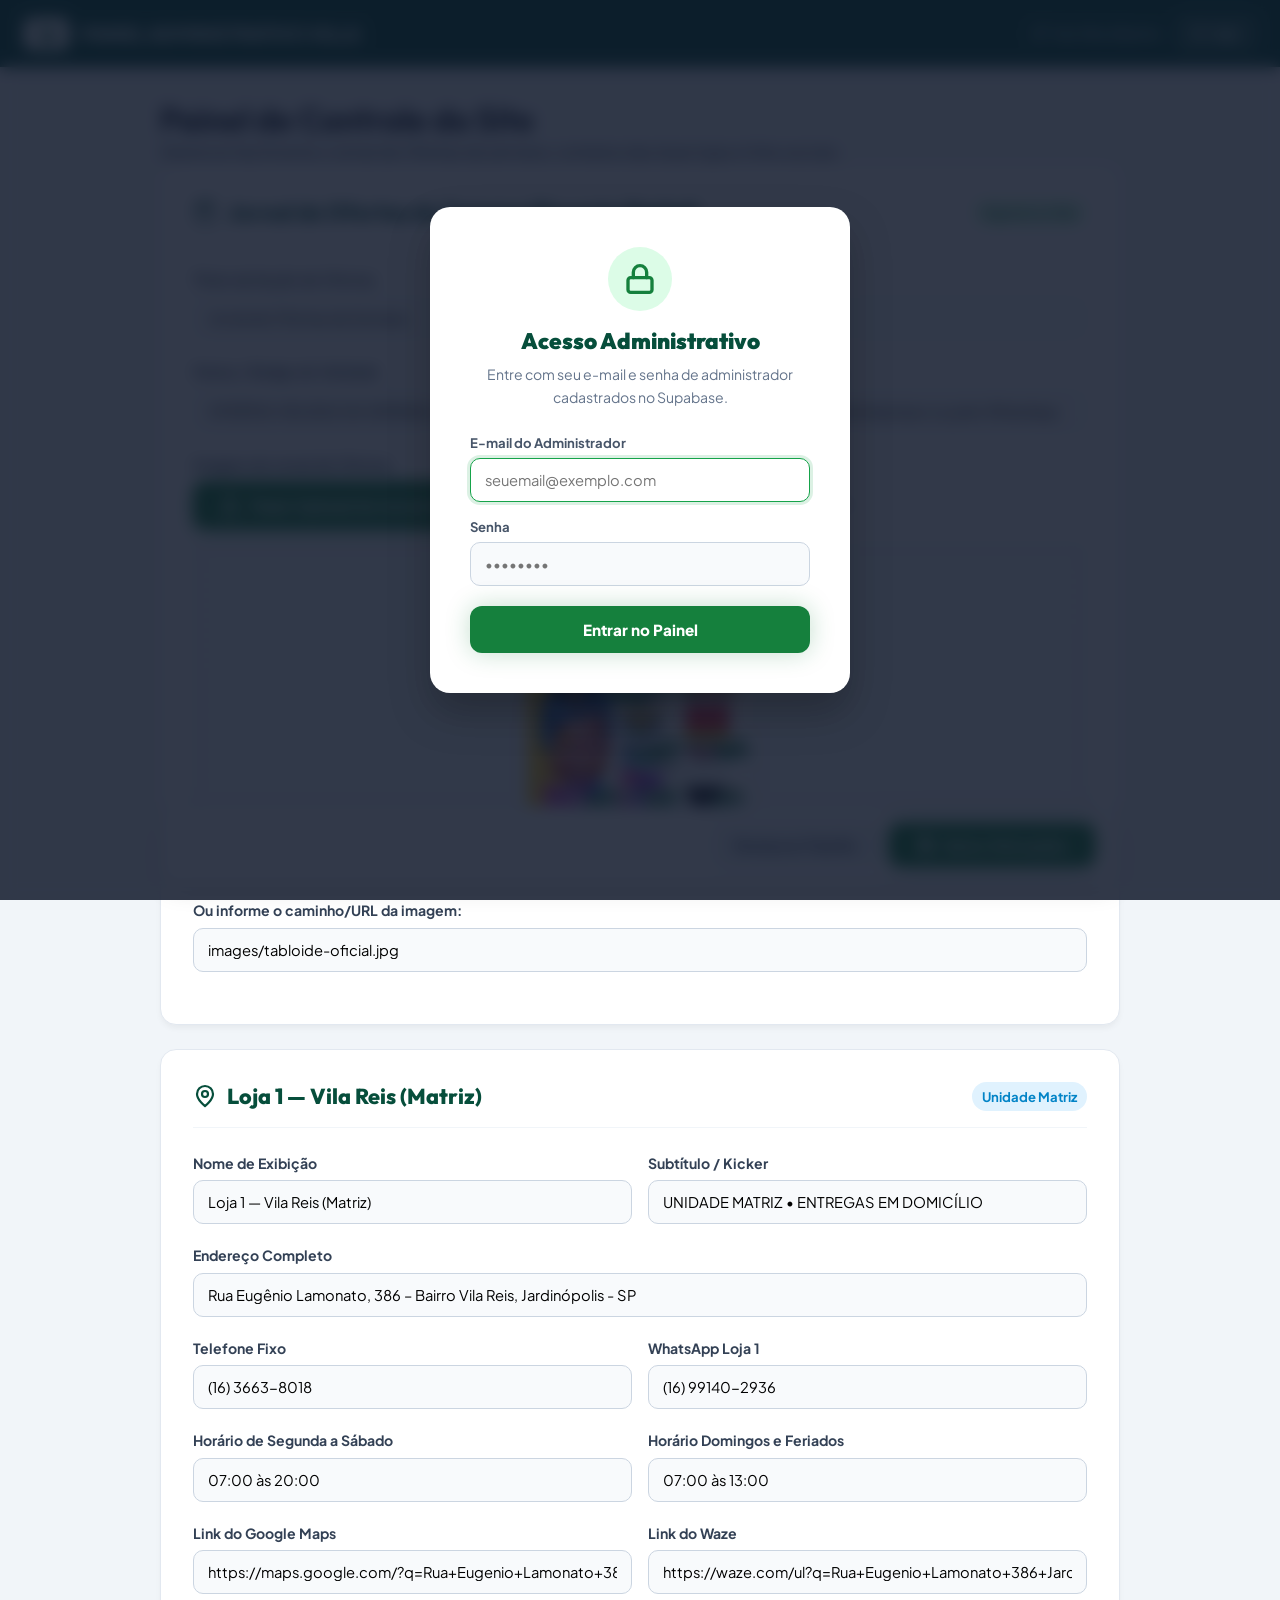
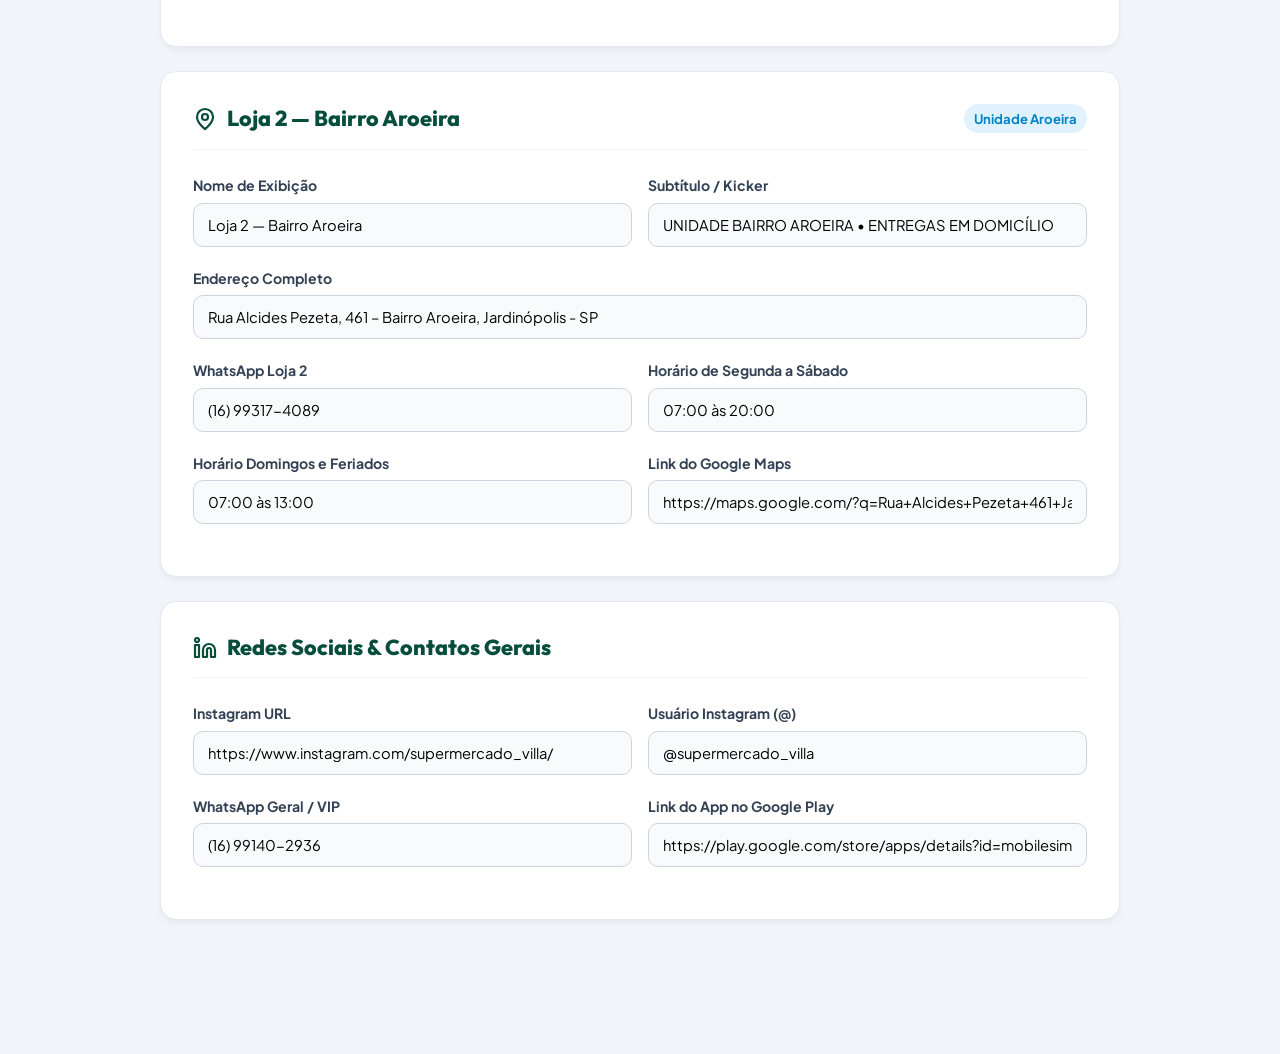
==== admin.html @ 71d017a5 "feat: adicionar painel administrativo integrado com Supabase e autenticacao por email" ====
<!DOCTYPE html>
<html lang="pt-BR">
<head>
  <meta charset="UTF-8">
  <meta name="viewport" content="width=device-width, initial-scale=1.0">
  <title>Painel Administrativo | Supermercado Villa</title>
  
  <meta name="robots" content="noindex, nofollow, noarchive">
  <link rel="icon" type="image/svg+xml" href="images/Supermercado Villa.svg">
  <link rel="preconnect" href="https://fonts.googleapis.com">
  <link rel="preconnect" href="https://fonts.gstatic.com" crossorigin>
  <link href="https://fonts.googleapis.com/css2?family=Outfit:wght@400;500;600;700;800;900&family=Plus+Jakarta+Sans:wght@400;500;600;700;800&display=swap" rel="stylesheet">
  <link rel="stylesheet" href="styles.css">
  <script src="site-data.js"></script>

  <style>
    body {
      background-color: #f1f5f9;
      color: #0f172a;
      min-height: 100vh;
      display: flex;
      flex-direction: column;
    }
    .admin-nav {
      background: #064e3b;
      color: #ffffff;
      padding: 16px 24px;
      display: flex;
      justify-content: space-between;
      align-items: center;
      box-shadow: 0 4px 12px rgba(0,0,0,0.1);
    }
    .admin-nav-brand {
      display: flex;
      align-items: center;
      gap: 12px;
      font-weight: 800;
      font-size: 1.15rem;
    }
    .admin-nav-links {
      display: flex;
      align-items: center;
      gap: 16px;
    }
    .admin-nav-link {
      color: #cbd5e1;
      text-decoration: none;
      font-size: 0.9rem;
      font-weight: 600;
      transition: color 0.2s;
    }
    .admin-nav-link:hover {
      color: #ffffff;
    }
    .admin-logout-btn {
      background: rgba(255, 255, 255, 0.12);
      color: #ffffff !important;
      border: 1px solid rgba(255, 255, 255, 0.25);
      padding: 8px 16px;
      border-radius: 8px;
      font-size: 0.85rem;
      font-weight: 700;
      cursor: pointer;
      display: inline-flex;
      align-items: center;
      gap: 6px;
      transition: all 0.2s;
      min-height: auto;
    }
    .admin-logout-btn:hover {
      background: rgba(239, 68, 68, 0.85);
      border-color: #ef4444;
      color: #ffffff !important;
      transform: translateY(-1px);
    }
    .admin-container {
      max-width: 1000px;
      margin: 32px auto;
      padding: 0 20px;
      width: 100%;
      flex: 1;
    }
    .admin-card {
      background: #ffffff;
      border-radius: 16px;
      border: 1px solid #e2e8f0;
      padding: 32px;
      margin-bottom: 24px;
      box-shadow: 0 4px 6px -1px rgba(0,0,0,0.05);
    }
    .admin-card-header {
      display: flex;
      justify-content: space-between;
      align-items: center;
      margin-bottom: 24px;
      padding-bottom: 16px;
      border-bottom: 1px solid #f1f5f9;
    }
    .admin-card-title {
      font-size: 1.35rem;
      font-weight: 800;
      color: #064e3b;
      display: flex;
      align-items: center;
      gap: 10px;
    }
    .admin-form-group {
      margin-bottom: 20px;
    }
    .admin-label {
      display: block;
      font-size: 0.88rem;
      font-weight: 700;
      margin-bottom: 6px;
      color: #334155;
    }
    .admin-input {
      width: 100%;
      padding: 12px 14px;
      border: 1.5px solid #cbd5e1;
      border-radius: 10px;
      font-size: 0.92rem;
      font-family: inherit;
      background: #f8fafc;
      transition: all 0.2s;
    }
    .admin-input:focus {
      outline: none;
      border-color: #16a34a;
      background: #ffffff;
      box-shadow: 0 0 0 3px rgba(22,163,74,0.15);
    }
    .admin-grid-2 {
      display: grid;
      grid-template-columns: 1fr 1fr;
      gap: 16px;
    }
    @media (max-width: 768px) {
      .admin-grid-2 {
        grid-template-columns: 1fr;
      }
    }
    .image-preview-area {
      border: 2px dashed #cbd5e1;
      border-radius: 12px;
      padding: 20px;
      text-align: center;
      background: #f8fafc;
      cursor: pointer;
      position: relative;
      transition: all 0.2s;
    }
    .image-preview-area:hover {
      border-color: #16a34a;
      background: #f0fdf4;
    }
    .image-preview-img {
      max-height: 280px;
      max-width: 100%;
      border-radius: 8px;
      box-shadow: 0 4px 12px rgba(0,0,0,0.1);
      display: block;
      margin: 12px auto 0;
    }
    .action-bar {
      position: sticky;
      bottom: 16px;
      background: #ffffff;
      border: 1px solid #cbd5e1;
      border-radius: 16px;
      padding: 16px 24px;
      box-shadow: 0 10px 25px -5px rgba(0,0,0,0.15);
      display: flex;
      justify-content: space-between;
      align-items: center;
      flex-wrap: wrap;
      gap: 12px;
      z-index: 99;
    }
    .badge-status {
      display: inline-flex;
      align-items: center;
      gap: 6px;
      font-size: 0.82rem;
      padding: 4px 10px;
      border-radius: 999px;
      font-weight: 700;
    }
    .badge-success { background: #dcfce7; color: #15803d; }
    .badge-info { background: #e0f2fe; color: #0284c7; }
    .auth-overlay {
      position: fixed;
      inset: 0;
      background: rgba(15,23,42,0.85);
      backdrop-filter: blur(8px);
      display: flex;
      align-items: center;
      justify-content: center;
      z-index: 9999;
    }
    .auth-box {
      background: #ffffff;
      border-radius: 20px;
      padding: 40px;
      max-width: 420px;
      width: 90%;
      text-align: center;
      box-shadow: 0 20px 40px rgba(0,0,0,0.25);
    }
  </style>
</head>
<body>

  <!-- Modal de Autenticação Supabase (E-mail e Senha) -->
  <div class="auth-overlay" id="authOverlay" style="display: flex;">
    <div class="auth-box">
      <div style="width: 64px; height: 64px; margin: 0 auto 16px; background: #dcfce7; border-radius: 50%; display: flex; align-items: center; justify-content: center;">
        <svg width="32" height="32" viewBox="0 0 24 24" fill="none" stroke="#15803d" stroke-width="2.5" stroke-linecap="round" stroke-linejoin="round"><rect width="18" height="11" x="3" y="11" rx="2" ry="2"/><path d="M7 11V7a5 5 0 0 1 10 0v4"/></svg>
      </div>
      <h3 style="font-size: 1.4rem; font-weight: 900; margin-bottom: 8px; color: #064e3b;">Acesso Administrativo</h3>
      <p style="font-size: 0.88rem; color: #64748b; margin-bottom: 24px;">Entre com seu e-mail e senha de administrador cadastrados no Supabase.</p>
      
      <form id="authForm">
        <div style="margin-bottom: 14px; text-align: left;">
          <label style="display: block; font-size: 0.82rem; font-weight: 700; color: #475569; margin-bottom: 5px;">E-mail do Administrador</label>
          <input type="email" id="authEmail" placeholder="seuemail@exemplo.com" class="admin-input" required autofocus>
        </div>
        <div style="margin-bottom: 20px; text-align: left;">
          <label style="display: block; font-size: 0.82rem; font-weight: 700; color: #475569; margin-bottom: 5px;">Senha</label>
          <input type="password" id="authPassword" placeholder="••••••••" class="admin-input" required>
        </div>
        <button type="submit" id="btnSubmitAuth" class="btn btn-primary" style="width: 100%; padding: 14px; font-size: 0.95rem; font-weight: 800;">
          Entrar no Painel
        </button>
        <p id="authError" style="color: #ef4444; font-size: 0.84rem; margin-top: 14px; display: none; font-weight: 700; line-height: 1.4;"></p>
      </form>
    </div>
  </div>

  <!-- Barra de Navegação Admin -->
  <header class="admin-nav">
    <div class="admin-nav-brand">
      <div style="background: #ffffff; padding: 4px 8px; border-radius: 8px; display: flex; align-items: center;">
        <img src="images/Supermercado Villa.svg" alt="Logo Villa" style="height: 24px; width: auto;">
      </div>
      <span>PAINEL ADMINISTRATIVO VILLA</span>
    </div>
    <div class="admin-nav-links">
      <span id="userLoggedEmail" style="font-size: 0.85rem; color: #a7f3d0; font-weight: 600; display: none;"></span>
      <a href="index.html" target="_blank" class="admin-nav-link" style="display: flex; align-items: center; gap: 6px;">
        <svg width="16" height="16" viewBox="0 0 24 24" fill="none" stroke="currentColor" stroke-width="2" stroke-linecap="round" stroke-linejoin="round"><path d="M18 13v6a2 2 0 0 1-2 2H5a2 2 0 0 1-2-2V8a2 2 0 0 1 2-2h6"/><polyline points="15 3 21 3 21 9"/><line x1="10" y1="14" x2="21" y2="3"/></svg>
        <span>Ver Site Aberto</span>
      </a>
      <button id="logoutBtn" class="admin-logout-btn" type="button" title="Sair do painel">
        <svg width="15" height="15" viewBox="0 0 24 24" fill="none" stroke="currentColor" stroke-width="2.5" stroke-linecap="round" stroke-linejoin="round"><path d="M9 21H5a2 2 0 0 1-2-2V5a2 2 0 0 1 2-2h4"/><polyline points="16 17 21 12 16 7"/><line x1="21" y1="12" x2="9" y2="12"/></svg>
        <span>Sair</span>
      </button>
    </div>
  </header>

  <!-- Container Principal -->
  <main class="admin-container">
    <div class="admin-header-title">
      <h1>Painel de Controle do Site</h1>
      <p>Gerencie facilmente o Jornal de Ofertas da semana, contatos das duas lojas e links sociais.</p>
    </div>

    <!-- SEÇÃO 1: JORNAL DE OFERTAS / ENCARTE -->
    <div class="admin-card">
      <div class="admin-card-header">
        <h2 class="admin-card-title">
          <svg width="24" height="24" viewBox="0 0 24 24" fill="none" stroke="currentColor" stroke-width="2.2" stroke-linecap="round" stroke-linejoin="round"><path d="M4 19.5v-15A2.5 2.5 0 0 1 6.5 2H20v20H6.5a2.5 2.5 0 0 1-2.5-2.5Z"/><path d="M6 6h10"/><path d="M6 10h10"/></svg>
          Jornal de Ofertas da Semana (Encarte Digital)
        </h2>
        <span class="badge-status badge-success" id="badgeOfertas">Vigente no Site</span>
      </div>

      <div class="admin-form-group">
        <label class="admin-label">Título da Seção de Ofertas</label>
        <input type="text" id="jornalTitulo" class="admin-input" placeholder="Ex: Jornal de Ofertas da Semana">
      </div>

      <div class="admin-grid-2">
        <div class="admin-form-group">
          <label class="admin-label">Status / Badge de Validade</label>
          <input type="text" id="jornalStatusBadge" class="admin-input" placeholder="Ex: OFERTAS VÁLIDAS DA SEMANA • LOJAS 1 E 2">
        </div>
        <div class="admin-form-group">
          <label class="admin-label">Aviso de Validade / Detalhes</label>
          <input type="text" id="jornalValidade" class="admin-input" placeholder="Ex: Válido até domingo ou enquanto durarem os estoques">
        </div>
      </div>

      <div class="admin-form-group">
        <label class="admin-label">Imagem do Jornal de Ofertas</label>
        
        <!-- Botão de Upload com visual moderno e destacado -->
        <div style="margin-bottom: 14px; display: flex; align-items: center; gap: 14px; flex-wrap: wrap;">
          <input type="file" id="encarteFileInput" accept="image/*" style="display: none;">
          <button type="button" id="btnUploadTrigger" class="btn btn-primary" style="padding: 13px 26px; font-size: 1rem; display: inline-flex; align-items: center; gap: 10px; cursor: pointer; box-shadow: 0 4px 14px rgba(22,163,74,0.35);">
            <svg width="22" height="22" viewBox="0 0 24 24" fill="none" stroke="currentColor" stroke-width="2.5" stroke-linecap="round" stroke-linejoin="round"><path d="M21 15v4a2 2 0 0 1-2 2H5a2 2 0 0 1-2-2v-4"/><polyline points="17 8 12 3 7 8"/><line x1="12" y1="3" x2="12" y2="15"/></svg>
            <span>Fazer Upload do Jornal de Ofertas</span>
          </button>
          <span style="font-size: 0.85rem; color: #64748b;">(Formatos recomendados: JPG, PNG ou WEBP)</span>
        </div>

        <div class="image-preview-area" id="dropArea" title="Clique para trocar imagem ou use o botão acima">
          <img id="encartePreviewImg" class="image-preview-img" src="images/tabloide-oficial.jpg" alt="Prévia do Jornal de Ofertas">
        </div>
      </div>

      <div class="admin-form-group">
        <label class="admin-label">Ou informe o caminho/URL da imagem:</label>
        <input type="text" id="jornalImagemUrl" class="admin-input" placeholder="Ex: images/tabloide-oficial.jpg ou URL completa">
      </div>
    </div>

    <!-- SEÇÃO 2: LOJA 1 (MATRIZ - VILA REIS) -->
    <div class="admin-card">
      <div class="admin-card-header">
        <h2 class="admin-card-title">
          <svg width="24" height="24" viewBox="0 0 24 24" fill="none" stroke="currentColor" stroke-width="2.2" stroke-linecap="round" stroke-linejoin="round"><path d="M20 10c0 6-8 12-8 12s-8-6-8-12a8 8 0 0 1 16 0z"/><circle cx="12" cy="10" r="3"/></svg>
          Loja 1 — Vila Reis (Matriz)
        </h2>
        <span class="badge-status badge-info">Unidade Matriz</span>
      </div>

      <div class="admin-grid-2">
        <div class="admin-form-group">
          <label class="admin-label">Nome de Exibição</label>
          <input type="text" id="loja1Nome" class="admin-input">
        </div>
        <div class="admin-form-group">
          <label class="admin-label">Subtítulo / Kicker</label>
          <input type="text" id="loja1Subtitulo" class="admin-input">
        </div>
      </div>

      <div class="admin-form-group">
        <label class="admin-label">Endereço Completo</label>
        <input type="text" id="loja1Endereco" class="admin-input">
      </div>

      <div class="admin-grid-2">
        <div class="admin-form-group">
          <label class="admin-label">Telefone Fixo</label>
          <input type="text" id="loja1Telefone" class="admin-input" placeholder="(16) 3663-8018">
        </div>
        <div class="admin-form-group">
          <label class="admin-label">WhatsApp Loja 1</label>
          <input type="text" id="loja1Whatsapp" class="admin-input" placeholder="(16) 99140-2936">
        </div>
      </div>

      <div class="admin-grid-2">
        <div class="admin-form-group">
          <label class="admin-label">Horário de Segunda a Sábado</label>
          <input type="text" id="loja1HorarioSemana" class="admin-input" placeholder="07:00 às 20:00">
        </div>
        <div class="admin-form-group">
          <label class="admin-label">Horário Domingos e Feriados</label>
          <input type="text" id="loja1HorarioDomingo" class="admin-input" placeholder="07:00 às 13:00">
        </div>
      </div>

      <div class="admin-grid-2">
        <div class="admin-form-group">
          <label class="admin-label">Link do Google Maps</label>
          <input type="text" id="loja1Maps" class="admin-input">
        </div>
        <div class="admin-form-group">
          <label class="admin-label">Link do Waze</label>
          <input type="text" id="loja1Waze" class="admin-input">
        </div>
      </div>
    </div>

    <!-- SEÇÃO 3: LOJA 2 (BAIRRO AROEIRA) -->
    <div class="admin-card">
      <div class="admin-card-header">
        <h2 class="admin-card-title">
          <svg width="24" height="24" viewBox="0 0 24 24" fill="none" stroke="currentColor" stroke-width="2.2" stroke-linecap="round" stroke-linejoin="round"><path d="M20 10c0 6-8 12-8 12s-8-6-8-12a8 8 0 0 1 16 0z"/><circle cx="12" cy="10" r="3"/></svg>
          Loja 2 — Bairro Aroeira
        </h2>
        <span class="badge-status badge-info">Unidade Aroeira</span>
      </div>

      <div class="admin-grid-2">
        <div class="admin-form-group">
          <label class="admin-label">Nome de Exibição</label>
          <input type="text" id="loja2Nome" class="admin-input">
        </div>
        <div class="admin-form-group">
          <label class="admin-label">Subtítulo / Kicker</label>
          <input type="text" id="loja2Subtitulo" class="admin-input">
        </div>
      </div>

      <div class="admin-form-group">
        <label class="admin-label">Endereço Completo</label>
        <input type="text" id="loja2Endereco" class="admin-input">
      </div>

      <div class="admin-grid-2">
        <div class="admin-form-group">
          <label class="admin-label">WhatsApp Loja 2</label>
          <input type="text" id="loja2Whatsapp" class="admin-input" placeholder="(16) 99317-4089">
        </div>
        <div class="admin-form-group">
          <label class="admin-label">Horário de Segunda a Sábado</label>
          <input type="text" id="loja2HorarioSemana" class="admin-input" placeholder="07:00 às 20:00">
        </div>
      </div>

      <div class="admin-grid-2">
        <div class="admin-form-group">
          <label class="admin-label">Horário Domingos e Feriados</label>
          <input type="text" id="loja2HorarioDomingo" class="admin-input" placeholder="07:00 às 13:00">
        </div>
        <div class="admin-form-group">
          <label class="admin-label">Link do Google Maps</label>
          <input type="text" id="loja2Maps" class="admin-input">
        </div>
      </div>
    </div>

    <!-- SEÇÃO 4: REDES SOCIAIS E CANAL VIP -->
    <div class="admin-card">
      <div class="admin-card-header">
        <h2 class="admin-card-title">
          <svg width="24" height="24" viewBox="0 0 24 24" fill="none" stroke="currentColor" stroke-width="2.2" stroke-linecap="round" stroke-linejoin="round"><path d="M16 8a6 6 0 0 1 6 6v7h-4v-7a2 2 0 0 0-2-2 2 2 0 0 0-2 2v7h-4v-7a6 6 0 0 1 6-6z"/><rect width="4" height="12" x="2" y="9"/><circle cx="4" cy="4" r="2"/></svg>
          Redes Sociais & Contatos Gerais
        </h2>
      </div>

      <div class="admin-grid-2">
        <div class="admin-form-group">
          <label class="admin-label">Instagram URL</label>
          <input type="text" id="geralInstagramUrl" class="admin-input">
        </div>
        <div class="admin-form-group">
          <label class="admin-label">Usuário Instagram (@)</label>
          <input type="text" id="geralInstagramUser" class="admin-input">
        </div>
      </div>

      <div class="admin-grid-2">
        <div class="admin-form-group">
          <label class="admin-label">WhatsApp Geral / VIP</label>
          <input type="text" id="geralWhatsappVip" class="admin-input">
        </div>
        <div class="admin-form-group">
          <label class="admin-label">Link do App no Google Play</label>
          <input type="text" id="geralAppGooglePlay" class="admin-input">
        </div>
      </div>
    </div>

    <!-- BARRA FLUTUANTE DE AÇÕES -->
    <div class="action-bar">
      <div style="display: flex; align-items: center; gap: 8px;">
        <span id="statusToast" style="display: none; padding: 6px 14px; border-radius: 8px; font-weight: 700; font-size: 0.88rem;"></span>
      </div>
      <div style="display: flex; gap: 12px; align-items: center;">
        <button id="btnResetDefaults" class="btn" style="background: #f1f5f9; color: #475569; border: 1px solid #cbd5e1; padding: 12px 20px;" type="button">
          Restaurar Padrão
        </button>
        <button id="btnSaveLocal" class="btn btn-primary" style="padding: 12px 28px; display: inline-flex; align-items: center; gap: 8px;" type="button">
          <svg width="18" height="18" viewBox="0 0 24 24" fill="none" stroke="currentColor" stroke-width="2.5" stroke-linecap="round" stroke-linejoin="round"><path d="M19 21H5a2 2 0 0 1-2-2V5a2 2 0 0 1 2-2h11l5 5v11a2 2 0 0 1-2 2z"/><polyline points="17 21 17 13 7 13 7 21"/><polyline points="7 3 7 8 15 8"/></svg>
          Salvar Alterações
        </button>
      </div>
    </div>

  </main>

  <script>
    // Autenticação Real Supabase Auth (E-mail e Senha)
    const authOverlay = document.getElementById('authOverlay');
    const authForm = document.getElementById('authForm');
    const authEmail = document.getElementById('authEmail');
    const authPassword = document.getElementById('authPassword');
    const authError = document.getElementById('authError');
    const btnSubmitAuth = document.getElementById('btnSubmitAuth');
    const logoutBtn = document.getElementById('logoutBtn');
    const userLoggedEmail = document.getElementById('userLoggedEmail');

    // Recupera token de sessão do Supabase do localStorage
    function getStoredSession() {
      try {
        const raw = localStorage.getItem('sb_villa_auth_session');
        if (raw) return JSON.parse(raw);
      } catch (e) {}
      return null;
    }

    function checkAuth() {
      const session = getStoredSession();
      if (!session || !session.access_token) {
        authOverlay.style.display = 'flex';
        document.body.style.overflow = 'hidden';
        if (userLoggedEmail) userLoggedEmail.style.display = 'none';
      } else {
        authOverlay.style.display = 'none';
        document.body.style.overflow = '';
        if (userLoggedEmail && session.user?.email) {
          userLoggedEmail.textContent = '👤 ' + session.user.email;
          userLoggedEmail.style.display = 'inline-block';
        }
      }
    }

    // Login com Supabase Auth via REST
    authForm.addEventListener('submit', async (e) => {
      e.preventDefault();
      authError.style.display = 'none';
      const email = authEmail.value.trim();
      const password = authPassword.value;

      btnSubmitAuth.disabled = true;
      btnSubmitAuth.textContent = 'Verificando credenciais...';

      try {
        const res = await fetch(window.SUPABASE_CONFIG.url + '/auth/v1/token?grant_type=password', {
          method: 'POST',
          headers: {
            'apikey': window.SUPABASE_CONFIG.anonKey,
            'Content-Type': 'application/json'
          },
          body: JSON.stringify({ email, password })
        });

        const data = await res.json();

        if (res.ok && data.access_token) {
          localStorage.setItem('sb_villa_auth_session', JSON.stringify(data));
          authOverlay.style.display = 'none';
          document.body.style.overflow = '';
          if (userLoggedEmail && data.user?.email) {
            userLoggedEmail.textContent = '👤 ' + data.user.email;
            userLoggedEmail.style.display = 'inline-block';
          }
          authPassword.value = '';
          showToast('Bem-vindo, ' + data.user.email + '!', 'success');
        } else {
          authError.textContent = data.error_description || data.msg || 'E-mail ou senha inválidos. Verifique os dados digitados.';
          authError.style.display = 'block';
          authPassword.value = '';
          authPassword.focus();
        }
      } catch (err) {
        console.error('Erro ao autenticar:', err);
        authError.textContent = 'Falha de conexão com o Supabase. Verifique sua internet.';
        authError.style.display = 'block';
      } finally {
        btnSubmitAuth.disabled = false;
        btnSubmitAuth.textContent = 'Entrar no Painel';
      }
    });

    // Logout
    logoutBtn.addEventListener('click', async (e) => {
      e.preventDefault();
      const session = getStoredSession();
      if (session && session.access_token) {
        fetch(window.SUPABASE_CONFIG.url + '/auth/v1/logout', {
          method: 'POST',
          headers: {
            'apikey': window.SUPABASE_CONFIG.anonKey,
            'Authorization': 'Bearer ' + session.access_token
          }
        }).catch(() => {});
      }
      localStorage.removeItem('sb_villa_auth_session');
      if (userLoggedEmail) userLoggedEmail.style.display = 'none';
      authPassword.value = '';
      authError.style.display = 'none';
      authOverlay.style.display = 'flex';
      document.body.style.overflow = 'hidden';
      authEmail.focus();
      showToast('Sessão encerrada com segurança.', 'success');
    });

    let currentData = window.VILLA_SITE_DATA || window.DEFAULT_VILLA_DATA;

    function populateForm(data) {
      if (!data) return;

      document.getElementById('jornalTitulo').value = data.jornal?.titulo || '';
      document.getElementById('jornalStatusBadge').value = data.jornal?.statusBadge || '';
      document.getElementById('jornalValidade').value = data.jornal?.validade || '';
      document.getElementById('jornalImagemUrl').value = data.jornal?.imagem || '';
      if (data.jornal?.imagem) {
        document.getElementById('encartePreviewImg').src = data.jornal.imagem;
      }

      document.getElementById('loja1Nome').value = data.loja1?.nome || '';
      document.getElementById('loja1Subtitulo').value = data.loja1?.subtitulo || '';
      document.getElementById('loja1Endereco').value = data.loja1?.endereco || '';
      document.getElementById('loja1Telefone').value = data.loja1?.telefone || '';
      document.getElementById('loja1Whatsapp').value = data.loja1?.whatsapp || '';
      document.getElementById('loja1HorarioSemana').value = data.loja1?.horarioSemana || '';
      document.getElementById('loja1HorarioDomingo').value = data.loja1?.horarioDomingo || '';
      document.getElementById('loja1Maps').value = data.loja1?.mapsUrl || '';
      document.getElementById('loja1Waze').value = data.loja1?.wazeUrl || '';

      document.getElementById('loja2Nome').value = data.loja2?.nome || '';
      document.getElementById('loja2Subtitulo').value = data.loja2?.subtitulo || '';
      document.getElementById('loja2Endereco').value = data.loja2?.endereco || '';
      document.getElementById('loja2Whatsapp').value = data.loja2?.whatsapp || '';
      document.getElementById('loja2HorarioSemana').value = data.loja2?.horarioSemana || '';
      document.getElementById('loja2HorarioDomingo').value = data.loja2?.horarioDomingo || '';
      document.getElementById('loja2Maps').value = data.loja2?.mapsUrl || '';

      document.getElementById('geralInstagramUrl').value = data.contatoGeral?.instagramUrl || '';
      document.getElementById('geralInstagramUser').value = data.contatoGeral?.instagramUser || '';
      document.getElementById('geralWhatsappVip').value = data.contatoGeral?.whatsappVip || '';
      document.getElementById('geralAppGooglePlay').value = data.contatoGeral?.appGooglePlay || '';
    }

    function collectFormData() {
      const cleanDigits = (str) => (str || '').replace(/\D/g, '');
      const rawWp1 = cleanDigits(document.getElementById('loja1Whatsapp').value);
      const rawWp2 = cleanDigits(document.getElementById('loja2Whatsapp').value);
      const rawWpVip = cleanDigits(document.getElementById('geralWhatsappVip').value);

      return {
        jornal: {
          titulo: document.getElementById('jornalTitulo').value.trim(),
          statusBadge: document.getElementById('jornalStatusBadge').value.trim(),
          imagem: document.getElementById('jornalImagemUrl').value.trim() || 'images/tabloide-oficial.jpg',
          validade: document.getElementById('jornalValidade').value.trim(),
          linkWhatsappTexto: 'Olá, gostaria de receber o jornal de ofertas em PDF do Supermercado Villa'
        },
        loja1: {
          nome: document.getElementById('loja1Nome').value.trim(),
          subtitulo: document.getElementById('loja1Subtitulo').value.trim(),
          endereco: document.getElementById('loja1Endereco').value.trim(),
          telefone: document.getElementById('loja1Telefone').value.trim(),
          whatsapp: document.getElementById('loja1Whatsapp').value.trim(),
          whatsappRaw: rawWp1.startsWith('55') ? rawWp1 : (rawWp1 ? '55' + rawWp1 : '5516991402936'),
          horarioSemana: document.getElementById('loja1HorarioSemana').value.trim(),
          horarioDomingo: document.getElementById('loja1HorarioDomingo').value.trim(),
          mapsUrl: document.getElementById('loja1Maps').value.trim(),
          wazeUrl: document.getElementById('loja1Waze').value.trim()
        },
        loja2: {
          nome: document.getElementById('loja2Nome').value.trim(),
          subtitulo: document.getElementById('loja2Subtitulo').value.trim(),
          endereco: document.getElementById('loja2Endereco').value.trim(),
          telefone: '',
          whatsapp: document.getElementById('loja2Whatsapp').value.trim(),
          whatsappRaw: rawWp2.startsWith('55') ? rawWp2 : (rawWp2 ? '55' + rawWp2 : '5516993174089'),
          horarioSemana: document.getElementById('loja2HorarioSemana').value.trim(),
          horarioDomingo: document.getElementById('loja2HorarioDomingo').value.trim(),
          mapsUrl: document.getElementById('loja2Maps').value.trim(),
          wazeUrl: document.getElementById('loja1Waze').value.trim()
        },
        contatoGeral: {
          instagramUrl: document.getElementById('geralInstagramUrl').value.trim(),
          instagramUser: document.getElementById('geralInstagramUser').value.trim(),
          whatsappVip: document.getElementById('geralWhatsappVip').value.trim(),
          whatsappVipRaw: rawWpVip.startsWith('55') ? rawWpVip : (rawWpVip ? '55' + rawWpVip : '5516991402936'),
          appGooglePlay: document.getElementById('geralAppGooglePlay').value.trim()
        }
      };
    }

    const dropArea = document.getElementById('dropArea');
    const encarteFileInput = document.getElementById('encarteFileInput');
    const encartePreviewImg = document.getElementById('encartePreviewImg');
    const jornalImagemUrl = document.getElementById('jornalImagemUrl');
    const btnUploadTrigger = document.getElementById('btnUploadTrigger');

    if (btnUploadTrigger) {
      btnUploadTrigger.addEventListener('click', (e) => {
        e.stopPropagation();
        encarteFileInput.click();
      });
    }

    dropArea.addEventListener('click', () => encarteFileInput.click());

    encarteFileInput.addEventListener('change', (e) => {
      const file = e.target.files[0];
      if (file) {
        const reader = new FileReader();
        reader.onload = function(evt) {
          const base64 = evt.target.result;
          encartePreviewImg.src = base64;
          jornalImagemUrl.value = base64;
          showToast('Nova imagem carregada com sucesso!', 'success');
        };
        reader.readAsDataURL(file);
      }
    });

    jornalImagemUrl.addEventListener('input', (e) => {
      if (e.target.value) {
        encartePreviewImg.src = e.target.value;
      }
    });

    const toast = document.getElementById('statusToast');
    function showToast(msg, type = 'success') {
      toast.textContent = msg;
      toast.style.display = 'block';
      if (type === 'success') {
        toast.style.background = '#dcfce7';
        toast.style.color = '#15803d';
        toast.style.border = '1px solid #86efac';
      } else {
        toast.style.background = '#fee2e2';
        toast.style.color = '#b91c1c';
        toast.style.border = '1px solid #fca5a5';
      }
      setTimeout(() => {
        toast.style.display = 'none';
      }, 5000);
    }

    const btnSave = document.getElementById('btnSaveLocal');

    async function saveToSupabase(data) {
      const btnOriginalHtml = btnSave.innerHTML;
      btnSave.disabled = true;
      btnSave.innerHTML = '<svg width="18" height="18" viewBox="0 0 24 24" fill="none" stroke="currentColor" stroke-width="2.5" stroke-linecap="round" stroke-linejoin="round" style="animation: spin 1s linear infinite;"><circle cx="12" cy="12" r="10"/><path d="M12 2a10 10 0 0 1 10 10"/></svg> Gravando na Nuvem...';

      try {
        // Salva primeiro localmente como contingência
        localStorage.setItem('villa_custom_site_data', JSON.stringify(data));

        // Envia para o Supabase (banco em nuvem)
        const res = await fetch(window.SUPABASE_CONFIG.url + '/rest/v1/site_config', {
          method: 'POST',
          headers: {
            'apikey': window.SUPABASE_CONFIG.anonKey,
            'Authorization': 'Bearer ' + window.SUPABASE_CONFIG.anonKey,
            'Content-Type': 'application/json',
            'Prefer': 'resolution=merge-duplicates'
          },
          body: JSON.stringify({
            id: 'villa_main',
            data: data,
            updated_at: new Date().toISOString()
          })
        });

        if (res.ok) {
          showToast('Sucesso! Informações salvas na nuvem (Supabase) e atualizadas em todo o site.', 'success');
        } else {
          const errText = await res.text();
          console.error('Supabase error:', errText);
          showToast('Salvo apenas no navegador (erro na nuvem).', 'error');
        }
      } catch (err) {
        console.error('Falha de rede ao salvar:', err);
        showToast('Salvo apenas localmente (sem conexão com a nuvem).', 'error');
      } finally {
        btnSave.disabled = false;
        btnSave.innerHTML = btnOriginalHtml;
      }
    }

    btnSave.addEventListener('click', () => {
      const data = collectFormData();
      saveToSupabase(data);
    });

    document.getElementById('btnResetDefaults').addEventListener('click', async () => {
      if (confirm('Tem certeza que deseja restaurar as informações padrão originais em todo o site?')) {
        localStorage.removeItem('villa_custom_site_data');
        populateForm(window.DEFAULT_VILLA_DATA);
        await saveToSupabase(window.DEFAULT_VILLA_DATA);
        showToast('Padrões restaurados na nuvem com sucesso!', 'success');
      }
    });

    checkAuth();
    populateForm(currentData);

    // Se houver conexão com o Supabase, carrega os dados mais recentes da nuvem
    if (typeof window.fetchVillaDataFromSupabase === 'function') {
      window.fetchVillaDataFromSupabase().then(remoteData => {
        if (remoteData) {
          populateForm(remoteData);
        }
      });
    }
  </script>
</body>
</html>
---- styles.css ----
/* ==========================================
   SUPERMERCADO VILLA - DESIGN SYSTEM (VERDE & BRANCO)
   EDITORIAL PREMIUM, SEM BORDAS OU PILULAS CLICHÊS
   ========================================== */

:root {
  --color-primary: #15803d;
  --color-primary-hover: #166534;
  --color-primary-light: #f0fdf4;
  --color-primary-border: #bbf7d0;
  
  --color-accent: #d97706;
  --color-accent-light: #fef3c7;
  
  --color-bg-body: #f8fafc;
  --color-bg-surface: #ffffff;
  --color-bg-muted: #f1f5f9;
  
  --color-text: #0f172a;
  --color-text-muted: #475569;
  --color-text-light: #64748b;
  
  --color-border: #e2e8f0;
  --color-border-dark: #cbd5e1;
  
  --radius-sm: 8px;
  --radius-md: 12px;
  --radius-lg: 18px;
  --radius-xl: 24px;
  
  --shadow-sm: 0 2px 8px rgba(0, 0, 0, 0.04);
  --shadow-md: 0 10px 25px -5px rgba(0, 0, 0, 0.06);
  --shadow-lg: 0 20px 40px -10px rgba(21, 128, 61, 0.12);
  --shadow-glow: 0 0 25px rgba(21, 128, 61, 0.25);
  
  --font-sans: 'Plus Jakarta Sans', 'Inter', -apple-system, BlinkMacSystemFont, sans-serif;
  --font-heading: 'Outfit', sans-serif;
  
  /* Motion.dev Spring Physics Curves */
  --ease-spring: cubic-bezier(0.34, 1.56, 0.64, 1);
  --ease-out-expo: cubic-bezier(0.16, 1, 0.3, 1);
}

/* Reset & Base */
*, *::before, *::after {
  box-sizing: border-box;
  margin: 0;
  padding: 0;
}

html {
  scroll-behavior: smooth;
  -webkit-text-size-adjust: 100%;
}

body {
  font-family: var(--font-sans);
  background-color: var(--color-bg-body);
  color: var(--color-text);
  line-height: 1.6;
  -webkit-font-smoothing: antialiased;
  overflow-x: hidden;
  width: 100%;
}

h1, h2, h3, h4, h5, h6 {
  font-family: var(--font-heading);
  color: var(--color-text);
  line-height: 1.25;
}

a {
  color: inherit;
  text-decoration: none;
}

button {
  cursor: pointer;
  border: none;
  background: none;
  font-family: inherit;
  touch-action: manipulation;
}

img {
  max-width: 100%;
  height: auto;
  display: block;
}

svg {
  flex-shrink: 0;
}

.container {
  width: 100%;
  max-width: 1200px;
  margin: 0 auto;
  padding: 0 28px;
}

/* Scroll Reveal Animação */
.reveal {
  opacity: 0;
  transform: translateY(30px) scale(0.98);
  transition: opacity 0.7s var(--ease-out-expo), transform 0.7s var(--ease-out-expo);
  will-change: opacity, transform;
}

.reveal.active {
  opacity: 1;
  transform: translateY(0) scale(1);
}

.delay-1 { transition-delay: 0.08s; }
.delay-2 { transition-delay: 0.16s; }
.delay-3 { transition-delay: 0.24s; }
.delay-4 { transition-delay: 0.32s; }
.delay-5 { transition-delay: 0.4s; }

/* Tipografia Editorial - Kickers / Eyebrows Sem Borda Verde */
.hero-kicker {
  display: inline-flex;
  align-items: center;
  gap: 8px;
  font-size: 0.8rem;
  font-weight: 800;
  letter-spacing: 0.14em;
  text-transform: uppercase;
  color: var(--color-primary);
  margin-bottom: 20px;
}

.kicker-dot {
  width: 6px;
  height: 6px;
  border-radius: 50%;
  background-color: var(--color-primary);
  display: inline-block;
}

.section-tag {
  color: var(--color-primary);
  font-size: 0.78rem;
  font-weight: 900;
  letter-spacing: 0.14em;
  text-transform: uppercase;
  margin-bottom: 10px;
  display: block;
}

.timeline-kicker,
.sector-kicker,
.store-kicker,
.modal-kicker {
  display: inline-block;
  font-size: 0.75rem;
  font-weight: 900;
  letter-spacing: 0.12em;
  text-transform: uppercase;
  color: var(--color-primary);
  margin-bottom: 10px;
}

/* Topbar de Informações e Contato Rápido */
.topbar {
  background-color: #0d5426;
  color: #ffffff;
  font-size: 0.78rem;
  font-weight: 600;
  padding: 6px 0;
  border-bottom: 1px solid rgba(255, 255, 255, 0.1);
  position: relative;
  z-index: 101;
}

.topbar-inner {
  display: flex;
  align-items: center;
  justify-content: space-between;
  gap: 16px;
}

.topbar-info {
  display: flex;
  align-items: center;
  gap: 20px;
  flex-wrap: wrap;
}

.topbar-item {
  display: inline-flex;
  align-items: center;
  gap: 6px;
  color: rgba(255, 255, 255, 0.9);
}

.topbar-item svg {
  color: #86efac;
}

.topbar-actions {
  display: flex;
  align-items: center;
  gap: 14px;
}

.topbar-link {
  color: #fef08a;
  font-weight: 700;
  display: inline-flex;
  align-items: center;
  gap: 4px;
  transition: opacity 0.2s ease;
}

.topbar-link:hover {
  opacity: 0.85;
  text-decoration: underline;
}

/* Header & Navbar */
.header {
  position: sticky;
  top: 0;
  left: 0;
  right: 0;
  z-index: 100;
  background-color: rgba(255, 255, 255, 0.96);
  backdrop-filter: blur(14px);
  -webkit-backdrop-filter: blur(14px);
  border-bottom: 1px solid var(--color-border);
  padding: 10px 0;
  transition: all 0.3s var(--ease-out-expo);
}

.header.scrolled {
  padding: 8px 0;
  box-shadow: var(--shadow-sm);
}

.header-inner {
  display: flex;
  align-items: center;
  justify-content: space-between;
  gap: 24px;
}

.logo {
  display: flex;
  align-items: center;
  gap: 12px;
  min-width: 0;
}

.logo-box {
  background: #ffffff;
  padding: 5px 8px;
  border-radius: var(--radius-md);
  border: 1px solid var(--color-border);
  box-shadow: 0 2px 8px rgba(0, 0, 0, 0.06);
  transition: transform 0.35s var(--ease-spring), box-shadow 0.35s ease;
  flex-shrink: 0;
  display: flex;
  align-items: center;
  justify-content: center;
}

.logo:hover .logo-box {
  transform: scale(1.05) rotate(-1deg);
  box-shadow: 0 4px 14px rgba(2, 87, 49, 0.15);
}

.logo-img {
  height: 52px;
  width: auto;
  object-fit: contain;
}

.logo-text {
  display: flex;
  flex-direction: column;
  min-width: 0;
  justify-content: center;
}

.logo-title {
  font-family: var(--font-heading);
  font-weight: 900;
  font-size: 1.55rem;
  color: var(--color-text);
  letter-spacing: 0.05em;
  white-space: nowrap;
  line-height: 0.95;
}

.logo-subtitle {
  font-family: var(--font-heading);
  font-size: 0.58rem;
  font-weight: 800;
  color: var(--color-primary);
  text-transform: uppercase;
  letter-spacing: 0.12em;
  white-space: nowrap;
  line-height: 1.2;
  margin-top: 2px;
}

/* Navegação Principal Normal no Desktop */
.nav {
  display: flex;
  align-items: center;
}

.nav-links {
  display: flex;
  align-items: center;
  gap: 26px;
  list-style: none;
  margin: 0;
  padding: 0;
}

.nav-link {
  font-size: 0.94rem;
  font-weight: 700;
  color: var(--color-text);
  padding: 8px 2px;
  position: relative;
  transition: color 0.2s ease, transform 0.2s ease;
  text-decoration: none;
  display: inline-flex;
  align-items: center;
  white-space: nowrap;
}

.nav-link:hover,
.nav-link:focus-visible {
  color: var(--color-primary);
  outline: none;
}

.nav-link::after {
  content: '';
  position: absolute;
  bottom: 0;
  left: 0;
  width: 0;
  height: 2.5px;
  border-radius: 2px;
  background-color: var(--color-primary);
  transition: width 0.3s var(--ease-out-expo);
}

.nav-link:hover::after,
.nav-link.active::after,
.nav-link.is-current::after {
  width: 100%;
}

.nav-link.active,
.nav-link.is-current {
  color: var(--color-primary);
  font-weight: 800;
}

/* Motion.dev Style Spring Buttons */
.btn {
  display: inline-flex;
  align-items: center;
  justify-content: center;
  gap: 8px;
  padding: 12px 22px;
  border-radius: var(--radius-md);
  font-size: 0.9rem;
  font-weight: 800;
  transition: transform 0.3s var(--ease-spring), box-shadow 0.3s ease, background-color 0.2s ease;
  text-align: center;
  position: relative;
  overflow: hidden;
  white-space: nowrap;
  min-height: 44px;
}

.btn:active {
  transform: scale(0.96) !important;
}

.btn-primary {
  background-color: var(--color-primary);
  color: #ffffff;
  box-shadow: var(--shadow-glow);
}

.btn-primary:hover {
  background-color: var(--color-primary-hover);
  transform: translateY(-2px) scale(1.02);
  box-shadow: 0 10px 25px rgba(21, 128, 61, 0.28);
}

.btn-accent {
  background-color: var(--color-accent);
  color: #ffffff;
  box-shadow: 0 4px 15px rgba(217, 119, 6, 0.2);
}

.btn-accent:hover {
  background-color: #b45309;
  transform: translateY(-2px) scale(1.02);
  box-shadow: 0 10px 20px rgba(217, 119, 6, 0.25);
}

.btn-secondary {
  background-color: var(--color-bg-surface);
  color: var(--color-text);
  border: 1px solid var(--color-border-dark);
  box-shadow: var(--shadow-sm);
}

.btn-secondary:hover {
  background-color: var(--color-bg-muted);
  border-color: var(--color-primary);
  color: var(--color-primary);
  transform: translateY(-2px) scale(1.02);
}

.mobile-toggle {
  display: none;
  padding: 10px;
  border-radius: var(--radius-sm);
  background-color: var(--color-bg-muted);
  color: var(--color-text);
  transition: transform 0.3s var(--ease-spring), background-color 0.2s ease;
  align-items: center;
  justify-content: center;
  min-width: 44px;
  min-height: 44px;
}

.mobile-toggle:active {
  transform: scale(0.92);
  background-color: var(--color-border);
}

/* ==========================================
   HERO BANNER SLIDER GRANDÃO (ESTILO VAREJO / BIG COMPRA)
   ========================================== */
.hero-slider-section {
  position: relative;
  overflow: hidden;
  background-color: #064e3b;
}

.hero-slider {
  position: relative;
  width: 100%;
  min-height: 560px;
  max-height: 680px;
  height: 70vh;
  overflow: hidden;
}

.slider-track {
  display: flex;
  width: 100%;
  height: 100%;
  transition: transform 0.6s cubic-bezier(0.16, 1, 0.3, 1);
}

.slide {
  flex: 0 0 100%;
  width: 100%;
  height: 100%;
  position: relative;
  display: flex;
  align-items: center;
  overflow: hidden;
  background-size: cover;
  background-position: center;
}

/* Slide 1: Grande Banner de Varejo com Fundo de Supermercado e Mulher com Cartão */
.slide-retail-campaign {
  background-image: url('images/hero-supermarket-bg.jpg');
  background-size: cover;
  background-position: center center;
  position: relative;
  overflow: hidden;
  display: flex;
  align-items: flex-end;
  height: 100%;
}

.retail-overlay {
  position: absolute;
  inset: 0;
  background: linear-gradient(90deg, rgba(6, 28, 16, 0.95) 0%, rgba(6, 28, 16, 0.85) 45%, rgba(6, 28, 16, 0.45) 75%, rgba(6, 28, 16, 0.15) 100%);
  z-index: 2;
}

.retail-bg-watermark {
  position: absolute;
  left: 2%;
  top: 15%;
  font-family: var(--font-heading);
  font-size: clamp(3.5rem, 8vw, 7.5rem);
  font-weight: 900;
  color: rgba(255, 255, 255, 0.03);
  letter-spacing: 0.05em;
  text-transform: uppercase;
  pointer-events: none;
  line-height: 0.9;
  z-index: 3;
}

.retail-container {
  position: relative;
  z-index: 5;
  width: 100%;
  height: 100%;
  display: flex;
  align-items: flex-end;
}

.retail-banner-grid {
  display: grid;
  grid-template-columns: 1.15fr 0.85fr;
  align-items: flex-end;
  gap: 30px;
  width: 100%;
  height: 100%;
  position: relative;
  z-index: 5;
}

.retail-col-left {
  color: #ffffff;
  padding: 40px 0 50px 0;
  align-self: center;
}

.retail-col-visual {
  display: flex;
  justify-content: center;
  align-items: flex-end;
  height: 100%;
  position: relative;
}

.retail-shopper-wrap {
  position: relative;
  height: 100%;
  display: flex;
  align-items: flex-end;
  justify-content: center;
  width: 100%;
}

.retail-shopper-img {
  max-height: 610px;
  height: auto;
  width: auto;
  max-width: none;
  object-fit: contain;
  display: block;
  filter: none;
  box-shadow: none;
  transition: transform 0.5s var(--ease-spring);
  margin-bottom: 0;
  align-self: flex-end;
}

.retail-shopper-wrap:hover .retail-shopper-img {
  transform: scale(1.02);
}

.retail-tag-eyebrow {
  display: inline-block;
  font-size: 0.75rem;
  font-weight: 900;
  letter-spacing: 0.14em;
  text-transform: uppercase;
  color: #fb923c;
  margin-bottom: 12px;
}

.retail-headline {
  font-size: clamp(2rem, 3.8vw, 3.6rem);
  font-weight: 900;
  line-height: 1.05;
  letter-spacing: -0.03em;
  color: #ffffff;
  margin-bottom: 24px;
}

.retail-highlight-word {
  font-size: clamp(2.8rem, 5.5vw, 5rem);
  font-weight: 900;
  color: #ea580c;
  display: inline-block;
  text-transform: lowercase;
  letter-spacing: -0.04em;
  line-height: 0.95;
  text-shadow: 0 4px 20px rgba(234, 88, 12, 0.4);
}

.retail-sub-word {
  font-size: clamp(1.4rem, 2.4vw, 2.2rem);
  font-weight: 800;
  color: #ffffff;
  display: block;
  text-transform: none;
  letter-spacing: -0.02em;
  margin-top: 4px;
}

.retail-whatsapp-pill {
  display: inline-flex;
  align-items: center;
  gap: 12px;
  background: #ffffff;
  color: #111827;
  padding: 8px 18px 8px 10px;
  border-radius: 9999px;
  font-weight: 900;
  font-size: clamp(1rem, 1.4vw, 1.25rem);
  letter-spacing: -0.02em;
  box-shadow: 0 8px 25px rgba(0, 0, 0, 0.35);
  transition: all 0.3s var(--ease-spring);
  text-decoration: none;
}

.retail-whatsapp-pill:hover {
  background: #22c55e;
  color: #ffffff;
  transform: translateY(-2px);
  box-shadow: 0 12px 30px rgba(34, 197, 94, 0.4);
}

.whatsapp-icon-circle {
  width: 38px;
  height: 38px;
  border-radius: 50%;
  background: #22c55e;
  color: #ffffff;
  display: flex;
  align-items: center;
  justify-content: center;
  flex-shrink: 0;
  transition: transform 0.3s ease;
}

.retail-whatsapp-pill:hover .whatsapp-icon-circle {
  background: #ffffff;
  color: #22c55e;
  transform: scale(1.08);
}

.retail-disclaimer {
  font-size: 0.72rem;
  font-weight: 800;
  color: rgba(255, 255, 255, 0.7);
  letter-spacing: 0.05em;
  text-transform: uppercase;
  margin-top: 14px;
  text-transform: uppercase;
  letter-spacing: 0.05em;
}

/* Coluna Central: Personagem & Carrinho */
.retail-col-center {
  display: flex;
  align-items: center;
  justify-content: center;
  position: relative;
  height: 100%;
}

.retail-shopper-wrap {
  position: relative;
  width: 100%;
  max-width: 380px;
  height: 480px;
  display: flex;
  align-items: flex-end;
  justify-content: center;
}

.retail-card-float-badge {
  position: absolute;
  top: 25%;
  left: 0;
  background: #ffffff;
  border: 2px solid #ea580c;
  padding: 8px 14px;
  border-radius: var(--radius-md);
  box-shadow: 0 12px 30px rgba(0, 0, 0, 0.3);
  display: flex;
  align-items: center;
  gap: 8px;
  z-index: 10;
  animation: float-badge 3s ease-in-out infinite alternate;
}

@keyframes float-badge {
  0% { transform: translateY(0); }
  100% { transform: translateY(-8px); }
}

/* Slide 2: Banner do Aplicativo Supermercado Villa com Fundo de Checkout Discreto */
.slide-app-campaign {
  background-image: linear-gradient(135deg, rgba(2, 44, 25, 0.93) 0%, rgba(6, 78, 59, 0.86) 55%, rgba(1, 22, 13, 0.95) 100%), url('images/checkout-bg.jpg');
  background-size: cover;
  background-position: center center;
  position: relative;
  overflow: hidden;
  display: flex;
  align-items: flex-end;
  height: 100%;
}

.slide-app-campaign .container {
  height: 100%;
  display: flex;
  align-items: flex-end;
}

.app-banner-glow {
  position: absolute;
  right: 8%;
  top: 50%;
  transform: translateY(-50%);
  width: 540px;
  height: 540px;
  background: radial-gradient(circle, rgba(34, 197, 94, 0.25) 0%, rgba(34, 197, 94, 0) 70%);
  pointer-events: none;
  z-index: 1;
}

.app-banner-grid {
  display: grid;
  grid-template-columns: 1.15fr 0.85fr;
  align-items: flex-end;
  gap: 32px;
  width: 100%;
  height: 100%;
  position: relative;
  z-index: 5;
  padding: 0;
}

.app-banner-content {
  color: #ffffff;
  padding: 48px 0 56px 0;
  align-self: center;
}

.app-banner-tag {
  display: inline-flex;
  align-items: center;
  gap: 8px;
  background: rgba(34, 197, 94, 0.2);
  border: 1px solid rgba(34, 197, 94, 0.5);
  color: #86efac;
  font-size: 0.78rem;
  font-weight: 800;
  letter-spacing: 0.08em;
  padding: 6px 14px;
  border-radius: 9999px;
  text-transform: uppercase;
  margin-bottom: 16px;
}

.app-banner-title {
  font-family: var(--font-heading);
  font-size: clamp(1.8rem, 3.2vw, 2.75rem);
  font-weight: 900;
  line-height: 1.15;
  color: #ffffff;
  margin-bottom: 14px;
}

.app-banner-title span {
  color: #4ade80;
  background: linear-gradient(135deg, #4ade80 0%, #fef08a 100%);
  -webkit-background-clip: text;
  -webkit-text-fill-color: transparent;
}

.app-banner-desc {
  font-size: clamp(0.92rem, 1.1vw, 1.05rem);
  color: rgba(255, 255, 255, 0.85);
  line-height: 1.6;
  max-width: 520px;
  margin-bottom: 24px;
}

.app-banner-actions {
  display: flex;
  align-items: center;
  gap: 16px;
  flex-wrap: wrap;
}

.btn-app-googleplay {
  display: inline-flex;
  align-items: center;
  gap: 12px;
  background: #111827;
  color: #ffffff;
  padding: 10px 20px;
  border-radius: var(--radius-md);
  border: 1.5px solid rgba(255, 255, 255, 0.25);
  text-decoration: none;
  font-weight: 700;
  transition: all 0.3s var(--ease-spring);
  box-shadow: 0 8px 20px rgba(0, 0, 0, 0.35);
}

.btn-app-googleplay:hover {
  background: #000000;
  border-color: #22c55e;
  transform: translateY(-2px);
  box-shadow: 0 12px 28px rgba(34, 197, 94, 0.3);
  color: #ffffff;
}

.btn-app-googleplay svg {
  flex-shrink: 0;
}

.btn-app-googleplay small {
  display: block;
  font-size: 0.65rem;
  text-transform: uppercase;
  color: rgba(255, 255, 255, 0.7);
  letter-spacing: 0.05em;
  line-height: 1;
}

.btn-app-googleplay span {
  font-size: 0.95rem;
  font-weight: 800;
  line-height: 1.2;
}

.app-banner-visual {
  display: flex;
  justify-content: center;
  align-items: flex-end;
  position: relative;
  height: 100%;
}

.app-mockup-wrap {
  position: relative;
  height: 100%;
  display: flex;
  align-items: flex-end;
  justify-content: center;
}

.app-mockup-img {
  max-height: 580px;
  height: auto;
  width: auto;
  max-width: 150%;
  object-fit: contain;
  display: block;
  filter: drop-shadow(0 15px 30px rgba(0, 0, 0, 0.45));
  transition: transform 0.5s var(--ease-spring);
  margin-bottom: 0;
  align-self: flex-end;
}

.app-mockup-wrap:hover .app-mockup-img {
  transform: scale(1.02);
}

.app-float-badge {
  position: absolute;
  bottom: 22%;
  left: -20px;
  background: rgba(17, 24, 39, 0.92);
  backdrop-filter: blur(10px);
  border: 1.5px solid #22c55e;
  border-radius: var(--radius-md);
  padding: 10px 14px;
  box-shadow: 0 12px 28px rgba(0, 0, 0, 0.4);
  display: flex;
  align-items: center;
  gap: 10px;
  animation: float-badge 3.5s ease-in-out infinite alternate;
  z-index: 10;
}

@media (max-width: 900px) {
  .app-banner-grid {
    grid-template-columns: 1fr;
    text-align: center;
    gap: 20px;
    padding: 20px 0 0 0;
  }
  .app-banner-content {
    padding: 20px 0 0 0;
  }
  .app-banner-actions {
    justify-content: center;
  }
  .app-mockup-img {
    max-height: 340px;
  }
  .app-banner-desc {
    margin-left: auto;
    margin-right: auto;
  }
  .app-float-badge {
    left: 50%;
    transform: translateX(-50%);
    bottom: 20px;
  }
}

.slide-overlay {
  position: absolute;
  inset: 0;
  background: linear-gradient(90deg, rgba(6, 78, 59, 0.94) 0%, rgba(6, 78, 59, 0.75) 45%, rgba(6, 78, 59, 0.3) 100%);
  z-index: 1;
}

.slide-overlay--accent {
  background: linear-gradient(90deg, rgba(15, 23, 42, 0.92) 0%, rgba(21, 128, 61, 0.8) 50%, rgba(0, 0, 0, 0.25) 100%);
}

.slide-content {
  position: relative;
  z-index: 2;
  color: #ffffff;
  max-width: 680px;
  padding: 40px 0;
}

.slide-tag {
  display: inline-flex;
  align-items: center;
  gap: 8px;
  background: rgba(254, 240, 138, 0.2);
  border: 1px solid rgba(254, 240, 138, 0.4);
  color: #fef08a;
  font-size: 0.75rem;
  font-weight: 900;
  text-transform: uppercase;
  letter-spacing: 0.12em;
  padding: 6px 14px;
  border-radius: 9999px;
  margin-bottom: 16px;
  backdrop-filter: blur(8px);
}

.slide-title {
  font-size: clamp(2rem, 4.5vw, 3.4rem);
  font-weight: 900;
  letter-spacing: -0.03em;
  line-height: 1.15;
  color: #ffffff;
  margin-bottom: 14px;
}

.slide-title span {
  color: #86efac;
  display: block;
}

.slide-desc {
  font-size: clamp(0.95rem, 1.6vw, 1.15rem);
  color: rgba(255, 255, 255, 0.9);
  margin-bottom: 26px;
  font-weight: 500;
  line-height: 1.5;
}

.slide-actions {
  display: flex;
  align-items: center;
  gap: 12px;
  flex-wrap: wrap;
}

/* Slider Controls */
.slider-arrow {
  position: absolute;
  top: 50%;
  transform: translateY(-50%);
  z-index: 10;
  width: 48px;
  height: 48px;
  border-radius: 50%;
  background: rgba(255, 255, 255, 0.2);
  backdrop-filter: blur(8px);
  color: #ffffff;
  border: 1px solid rgba(255, 255, 255, 0.3);
  display: flex;
  align-items: center;
  justify-content: center;
  transition: all 0.3s var(--ease-spring);
}

.slider-arrow:hover {
  background: #ffffff;
  color: var(--color-primary);
  transform: translateY(-50%) scale(1.1);
  box-shadow: 0 4px 15px rgba(0, 0, 0, 0.3);
}

.slider-arrow--prev {
  left: 20px;
}

.slider-arrow--next {
  right: 20px;
}

.slider-dots {
  position: absolute;
  bottom: 20px;
  left: 50%;
  transform: translateX(-50%);
  z-index: 10;
  display: flex;
  align-items: center;
  gap: 8px;
}

.slider-dot {
  width: 12px;
  height: 12px;
  border-radius: 50%;
  background: rgba(255, 255, 255, 0.4);
  border: 1px solid rgba(255, 255, 255, 0.6);
  transition: all 0.3s var(--ease-spring);
  cursor: pointer;
}

.slider-dot.active {
  width: 32px;
  border-radius: 9999px;
  background: #ffffff;
  box-shadow: 0 2px 8px rgba(0, 0, 0, 0.3);
}

/* ==========================================
   QUICK ACCESS GRID (ATALHOS RÁPIDOS)
   ========================================== */
.quick-access-section {
  position: relative;
  z-index: 20;
  margin-top: -30px;
  padding-bottom: 20px;
}

.quick-grid {
  display: flex;
  flex-wrap: wrap;
  justify-content: center;
  gap: 12px;
}

.quick-card {
  flex: 0 1 190px;
  background: #ffffff;
  border-radius: var(--radius-lg);
  padding: 16px 12px;
  display: flex;
  flex-direction: column;
  align-items: center;
  text-align: center;
  box-shadow: 0 10px 30px rgba(0, 0, 0, 0.08);
  border: 1px solid var(--color-border);
  transition: all 0.3s var(--ease-spring);
  text-decoration: none;
  color: var(--color-text);
  position: relative;
  overflow: hidden;
}

.quick-card::after {
  content: '';
  position: absolute;
  bottom: 0;
  left: 0;
  right: 0;
  height: 3px;
  background: var(--color-primary);
  transform: scaleX(0);
  transition: transform 0.3s var(--ease-out-expo);
  transform-origin: center;
}

.quick-card:hover {
  transform: translateY(-6px);
  box-shadow: 0 15px 35px rgba(21, 128, 61, 0.15);
  border-color: var(--color-primary-border);
}

.quick-card:hover::after {
  transform: scaleX(1);
}

.quick-icon-wrap {
  width: 46px;
  height: 46px;
  border-radius: 12px;
  background: var(--color-primary-light);
  color: var(--color-primary);
  display: flex;
  align-items: center;
  justify-content: center;
  margin-bottom: 10px;
  transition: transform 0.3s var(--ease-spring), background 0.3s ease, color 0.3s ease;
}

.quick-card:hover .quick-icon-wrap {
  transform: scale(1.1) rotate(5deg);
  background: var(--color-primary);
  color: #ffffff;
}

.quick-title {
  font-family: var(--font-heading);
  font-size: 0.85rem;
  font-weight: 800;
  line-height: 1.2;
}

.quick-badge {
  font-size: 0.65rem;
  font-weight: 800;
  color: var(--color-accent);
  margin-top: 2px;
}

/* Chamada direta para o aplicativo oficial. */
.app-promo-section {
  padding: 18px 0 10px;
}

.app-promo {
  display: flex;
  align-items: center;
  justify-content: space-between;
  gap: 28px;
  padding: 28px 32px;
  border: 1px solid var(--color-primary-border);
  border-radius: var(--radius-xl);
  background: linear-gradient(105deg, var(--color-primary-light), #ffffff 72%);
}

.app-promo-kicker {
  display: inline-block;
  margin-bottom: 6px;
  color: var(--color-primary);
  font-size: 0.7rem;
  font-weight: 900;
  letter-spacing: 0.12em;
}

.app-promo h2 {
  margin-bottom: 6px;
  font-size: clamp(1.35rem, 2.4vw, 1.8rem);
  letter-spacing: -0.025em;
}

.app-promo p {
  max-width: 620px;
  color: var(--color-text-muted);
  font-size: 0.92rem;
}

.app-promo-button {
  display: inline-flex;
  flex-shrink: 0;
  align-items: center;
  gap: 10px;
  min-height: 52px;
  padding: 9px 18px;
  border-radius: var(--radius-md);
  background: var(--color-primary);
  color: #ffffff;
  box-shadow: 0 10px 20px rgba(21, 128, 61, 0.2);
  font-weight: 900;
  line-height: 1;
  transition: transform 0.25s var(--ease-spring), background-color 0.2s ease, box-shadow 0.25s ease;
}

.app-promo-button .kOqhQd {
    width: 28px;
    height: 28px;
    flex: 0 0 28px;
}

.app-promo-button span {
  display: grid;
  gap: 3px;
}

.app-promo-button small {
  font-size: 0.62rem;
  font-weight: 700;
}

.app-promo-button:hover,
.app-promo-button:focus-visible {
  background: var(--color-primary-hover);
  box-shadow: 0 13px 24px rgba(21, 128, 61, 0.27);
  transform: translateY(-2px);
  outline: none;
}

.app-promo-button:focus-visible {
  outline: 3px solid var(--color-accent-light);
  outline-offset: 3px;
}

/* ==========================================
   CALENDÁRIO SEMANAL DE ECONOMIA
   ========================================== */
.featured-sectors-grid {
  display: grid;
  grid-template-columns: repeat(3, minmax(0, 1fr));
  gap: 24px;
  margin-top: 36px;
}

.featured-sector-card {
  overflow: hidden;
  background: #ffffff;
  border: 1px solid var(--color-border);
  border-radius: var(--radius-xl);
  box-shadow: var(--shadow-sm);
  transition: transform 0.35s var(--ease-spring), box-shadow 0.35s ease, border-color 0.25s ease;
}

.featured-sector-card:hover {
  transform: translateY(-6px);
  border-color: var(--color-primary-border);
  box-shadow: var(--shadow-lg);
}

.featured-sector-card > img {
  display: block;
  width: 100%;
  height: 200px;
  object-fit: cover;
  transition: transform 0.55s var(--ease-out-expo);
}

.featured-sector-card:hover > img {
  transform: scale(1.045);
}

.featured-sector-content {
  padding: 24px 20px 20px;
}

.featured-sector-kicker {
  display: block;
  margin-bottom: 10px;
  color: var(--color-primary);
  font-size: 0.74rem;
  font-weight: 900;
  letter-spacing: 0.1em;
  text-transform: uppercase;
}

.featured-sector-content h3 {
  margin: 0 0 8px;
  color: var(--color-text);
  font-family: var(--font-heading);
  font-size: 1.24rem;
  line-height: 1.2;
}

.featured-sector-content p {
  margin: 0;
  color: var(--color-text-muted);
  font-size: 0.94rem;
  line-height: 1.5;
}

.deals-week-grid {
  display: grid;
  grid-template-columns: repeat(3, 1fr);
  gap: 24px;
  margin-top: 36px;
}

.deal-day-card {
  --deal-accent: var(--color-primary);
  --deal-accent-soft: var(--color-primary-light);
  background: #ffffff;
  border-radius: var(--radius-xl);
  padding: 28px;
  border: 1px solid var(--color-border);
  box-shadow: var(--shadow-sm);
  position: relative;
  overflow: hidden;
  transition: transform 0.3s var(--ease-spring), box-shadow 0.3s ease, border-color 0.25s ease;
  display: flex;
  flex-direction: column;
  justify-content: space-between;
  min-height: 310px;
}

.deal-day-card::before {
  content: '';
  position: absolute;
  top: 0;
  right: 0;
  left: 0;
  height: 4px;
  background: var(--deal-accent);
  transform: scaleX(0.18);
  transform-origin: left center;
  transition: transform 0.35s var(--ease-out-expo);
}

.deal-day-card:nth-child(2) {
  --deal-accent: #dc2626;
  --deal-accent-soft: #fef2f2;
}

.deal-day-card:nth-child(3) {
  --deal-accent: var(--color-accent);
  --deal-accent-soft: var(--color-accent-light);
}

.deal-day-card:hover,
.deal-day-card:focus-within {
  transform: translateY(-6px);
  box-shadow: var(--shadow-lg);
  border-color: var(--deal-accent);
}

.deal-day-card:hover::before,
.deal-day-card:focus-within::before {
  transform: scaleX(1);
}

.deal-day-header {
  display: flex;
  align-items: center;
  justify-content: space-between;
  margin-bottom: 18px;
}

.deal-day-header > svg {
  width: 42px;
  height: 42px;
  padding: 9px;
  border-radius: 50%;
  background: var(--deal-accent-soft);
  stroke: var(--deal-accent) !important;
}

.deal-day-badge {
  background: #fef08a;
  color: #854d0e;
  font-size: 0.75rem;
  font-weight: 900;
  padding: 4px 10px;
  border-radius: var(--radius-sm);
  text-transform: uppercase;
  letter-spacing: 0.08em;
}

.deal-day-badge--green {
  background: #dcfce7;
  color: #166534;
}

.deal-day-badge--red {
  background: #fee2e2;
  color: #991b1b;
}

.deal-day-title {
  font-size: clamp(1.22rem, 1.7vw, 1.4rem);
  font-weight: 900;
  color: var(--color-text);
  line-height: 1.2;
  letter-spacing: -0.025em;
  margin-bottom: 10px;
}

.deal-day-desc {
  font-size: 0.9rem;
  color: var(--color-text-muted);
  line-height: 1.58;
  margin-bottom: 22px;
}

.deal-day-features {
  list-style: none;
  margin-bottom: 26px;
  display: flex;
  flex-direction: column;
  gap: 10px;
}

.deal-day-feature {
  display: flex;
  align-items: flex-start;
  gap: 9px;
  font-size: 0.85rem;
  font-weight: 700;
  line-height: 1.38;
  color: var(--color-text);
}

.deal-day-feature svg {
  width: 18px;
  height: 18px;
  margin-top: 1px;
  padding: 3px;
  border-radius: 50%;
  background: var(--deal-accent-soft);
  color: var(--deal-accent);
  flex-shrink: 0;
}

.deal-day-card > .btn {
  min-height: 46px;
  padding: 11px 16px;
  border-radius: var(--radius-md);
  box-shadow: 0 8px 16px rgba(21, 128, 61, 0.16);
  transition: transform 0.25s var(--ease-spring), box-shadow 0.25s ease, background-color 0.2s ease;
}

.deal-day-card > .btn:hover,
.deal-day-card > .btn:focus-visible {
  box-shadow: 0 11px 20px rgba(21, 128, 61, 0.22);
  transform: translateY(-2px);
}

.deal-day-card > .btn:focus-visible {
  outline: 3px solid var(--color-accent-light);
  outline-offset: 3px;
}

.deal-offer-button {
  display: inline-flex;
  align-items: center;
  justify-content: space-between;
  gap: 16px;
  width: 100%;
  min-height: 52px;
  margin-top: 28px;
  padding: 13px 16px 13px 18px;
  border: 1px solid var(--deal-accent);
  border-radius: var(--radius-md);
  background: var(--deal-accent-soft);
  color: var(--deal-accent);
  font-size: 0.86rem;
  font-weight: 900;
  line-height: 1.2;
  transition: transform 0.25s var(--ease-spring), background-color 0.2s ease, color 0.2s ease, box-shadow 0.25s ease;
}

.deal-offer-button svg {
  width: 28px;
  height: 28px;
  padding: 5px;
  border-radius: 50%;
  background: #ffffff;
  transition: transform 0.25s var(--ease-spring);
}

.deal-offer-button:hover,
.deal-offer-button:focus-visible {
  background: var(--deal-accent);
  color: #ffffff;
  box-shadow: var(--shadow-md);
  outline: none;
  transform: translateY(-2px);
}

.deal-offer-button:hover svg,
.deal-offer-button:focus-visible svg {
  color: var(--deal-accent);
  transform: translateX(3px);
}

.deal-offer-button:focus-visible {
  outline: 3px solid var(--color-accent-light);
  outline-offset: 3px;
}

/* ==========================================
   PAINEL DO TABLÓIDE DE OFERTAS (ENCARTE IMAGEM)
   ========================================== */
.tabloide-panel {
  background: #ffffff;
  border-radius: var(--radius-xl);
  border: 1px solid var(--color-border);
  box-shadow: 0 10px 30px rgba(0, 0, 0, 0.06);
  overflow: hidden;
  max-width: 900px;
  margin: 0 auto;
}

.tabloide-toolbar {
  background: var(--color-bg-muted);
  border-bottom: 1px solid var(--color-border);
  padding: 14px 24px;
  display: flex;
  align-items: center;
  justify-content: space-between;
  gap: 16px;
  flex-wrap: wrap;
}

.tabloide-status {
  display: inline-flex;
  align-items: center;
  gap: 8px;
  font-size: 0.85rem;
  font-weight: 800;
  color: var(--color-primary);
}

.tabloide-status-dot {
  width: 8px;
  height: 8px;
  border-radius: 50%;
  background-color: var(--color-primary);
  box-shadow: 0 0 0 3px rgba(21, 128, 61, 0.2);
  animation: pulse-dot 2s infinite;
}

@keyframes pulse-dot {
  0% { transform: scale(0.95); box-shadow: 0 0 0 0 rgba(21, 128, 61, 0.5); }
  70% { transform: scale(1); box-shadow: 0 0 0 6px rgba(21, 128, 61, 0); }
  100% { transform: scale(0.95); box-shadow: 0 0 0 0 rgba(21, 128, 61, 0); }
}

.tabloide-tools {
  display: flex;
  align-items: center;
  gap: 10px;
}

.tabloide-tool-btn {
  display: inline-flex;
  align-items: center;
  gap: 6px;
  padding: 8px 14px;
  border-radius: var(--radius-md);
  background: #ffffff;
  border: 1px solid var(--color-border);
  color: var(--color-text);
  font-size: 0.82rem;
  font-weight: 700;
  transition: all 0.2s var(--ease-spring);
  cursor: pointer;
}

.tabloide-tool-btn:hover {
  background: var(--color-primary-light);
  border-color: var(--color-primary);
  color: var(--color-primary);
  transform: translateY(-1px);
}

.tabloide-frame {
  position: relative;
  background: #0f172a;
  display: flex;
  align-items: center;
  justify-content: center;
  padding: 20px;
  cursor: zoom-in;
  min-height: 480px;
}

.tabloide-img {
  width: 100%;
  max-width: 820px;
  height: auto;
  border-radius: var(--radius-sm);
  box-shadow: 0 8px 25px rgba(0, 0, 0, 0.3);
  transition: transform 0.35s var(--ease-spring);
  display: block;
}

.tabloide-frame:hover .tabloide-img {
  transform: scale(1.015);
}

.tabloide-zoom-hint {
  position: absolute;
  bottom: 20px;
  background: rgba(15, 23, 42, 0.85);
  backdrop-filter: blur(8px);
  color: #ffffff;
  font-size: 0.78rem;
  font-weight: 800;
  padding: 8px 16px;
  border-radius: 9999px;
  display: inline-flex;
  align-items: center;
  gap: 6px;
  pointer-events: none;
  border: 1px solid rgba(255, 255, 255, 0.2);
  transition: opacity 0.2s ease;
}

.tabloide-frame:hover .tabloide-zoom-hint {
  background: rgba(21, 128, 61, 0.95);
}

.tabloide-footer {
  background: #ffffff;
  padding: 24px;
  border-top: 1px solid var(--color-border);
  display: flex;
  align-items: center;
  justify-content: space-between;
  gap: 16px;
  flex-wrap: wrap;
}

/* Lightbox Modal de Tela Cheia para o Tabloide */
.lightbox-modal {
  display: none;
  position: fixed;
  inset: 0;
  z-index: 200;
  background: rgba(0, 0, 0, 0.92);
  backdrop-filter: blur(10px);
  align-items: center;
  justify-content: center;
  padding: 24px;
}

.lightbox-modal.open {
  display: flex;
  animation: fadeIn 0.25s ease forwards;
}

.lightbox-content {
  position: relative;
  max-width: 95vw;
  max-height: 92vh;
  display: flex;
  align-items: center;
  justify-content: center;
}

.lightbox-img {
  max-width: 100%;
  max-height: 90vh;
  object-fit: contain;
  border-radius: var(--radius-sm);
  box-shadow: 0 20px 60px rgba(0, 0, 0, 0.6);
}

.lightbox-close {
  position: absolute;
  top: -40px;
  right: 0;
  color: #ffffff;
  font-size: 2rem;
  background: none;
  border: none;
  cursor: pointer;
  width: 40px;
  height: 40px;
  display: flex;
  align-items: center;
  justify-content: center;
  transition: transform 0.2s ease;
}

.lightbox-close:hover {
  transform: scale(1.2);
  color: #86efac;
}

.product-img-wrap {
  position: relative;
  height: 180px;
  background: #f8fafc;
  display: flex;
  align-items: center;
  justify-content: center;
  padding: 16px;
  overflow: hidden;
}

.product-img {
  max-height: 100%;
  max-width: 100%;
  object-fit: contain;
  transition: transform 0.35s var(--ease-spring);
}

.product-card:hover .product-img {
  transform: scale(1.06);
}

.product-body {
  padding: 16px;
  display: flex;
  flex-direction: column;
  flex-grow: 1;
}

.product-category {
  font-size: 0.7rem;
  font-weight: 800;
  text-transform: uppercase;
  color: var(--color-text-light);
  margin-bottom: 4px;
  letter-spacing: 0.08em;
}

.product-name {
  font-size: 0.98rem;
  font-weight: 800;
  color: var(--color-text);
  line-height: 1.3;
  margin-bottom: 10px;
  flex-grow: 1;
}

.product-price-box {
  background: var(--color-primary-light);
  border-radius: var(--radius-md);
  padding: 8px 12px;
  margin-top: auto;
}

.product-price-old {
  font-size: 0.75rem;
  color: var(--color-text-light);
  text-decoration: line-through;
}

.product-price-current {
  display: flex;
  align-items: baseline;
  gap: 4px;
}

.price-currency {
  font-size: 0.85rem;
  font-weight: 800;
  color: var(--color-primary);
}

.price-value {
  font-family: var(--font-heading);
  font-size: 1.4rem;
  font-weight: 900;
  color: var(--color-primary);
  line-height: 1;
}

.price-unit {
  font-size: 0.75rem;
  color: var(--color-text-muted);
  font-weight: 600;
}

.product-club-tag {
  display: inline-flex;
  align-items: center;
  gap: 4px;
  font-size: 0.68rem;
  font-weight: 900;
  color: #166534;
  margin-top: 4px;
}

/* ==========================================
   PAGE HERO INTERNAS & BREADCRUMBS
   ========================================== */
.page-hero {
  background: linear-gradient(135deg, #064e3b 0%, #15803d 100%);
  color: #ffffff;
  padding: 48px 0 36px 0;
  position: relative;
  overflow: hidden;
  isolation: isolate;
}

.page-hero::after {
  content: '';
  position: absolute;
  z-index: -1;
  right: max(24px, calc((100% - 1160px) / 2));
  bottom: 0;
  width: min(26vw, 330px);
  height: 3px;
  background: var(--color-accent);
  transform: scaleX(0);
  transform-origin: right center;
  transition: transform 700ms var(--ease-out-expo) 250ms;
}

.js-motion .page-hero .breadcrumbs,
.js-motion .page-hero .page-title,
.js-motion .page-hero .page-subtitle {
  opacity: 0;
  transform: translate3d(0, 22px, 0);
  transition: opacity 620ms var(--ease-out-expo), transform 620ms var(--ease-out-expo);
}

.js-motion .page-hero .page-title {
  transition-delay: 80ms;
}

.js-motion .page-hero .page-subtitle {
  transition-delay: 160ms;
}

.js-motion .page-hero[data-loaded='true'] .breadcrumbs,
.js-motion .page-hero[data-loaded='true'] .page-title,
.js-motion .page-hero[data-loaded='true'] .page-subtitle {
  opacity: 1;
  transform: translate3d(0, 0, 0);
}

.js-motion .page-hero[data-loaded='true']::after {
  transform: scaleX(1);
}

/* Primeira dobra da home: copy e visual entram harmoniosamente */
.js-motion .hero-slider-section .slide-retail-campaign .retail-col-left,
.js-motion .hero-slider-section .slide-retail-campaign .retail-col-visual {
  opacity: 0;
  transition: opacity 620ms var(--ease-out-expo), transform 620ms var(--ease-out-expo);
}

.js-motion .hero-slider-section .slide-retail-campaign .retail-col-left {
  transform: translate3d(-24px, 16px, 0);
}

.js-motion .hero-slider-section .slide-retail-campaign .retail-col-visual {
  transform: translate3d(24px, 16px, 0);
  transition-delay: 120ms;
}

.js-motion .hero-slider-section[data-loaded='true'] .slide-retail-campaign .retail-col-left,
.js-motion .hero-slider-section[data-loaded='true'] .slide-retail-campaign .retail-col-visual {
  opacity: 1;
  transform: translate3d(0, 0, 0);
}

.breadcrumbs {
  display: flex;
  align-items: center;
  gap: 8px;
  font-size: 0.8rem;
  font-weight: 600;
  color: rgba(255, 255, 255, 0.8);
  margin-bottom: 12px;
}

.breadcrumbs a {
  color: #fef08a;
  text-decoration: none;
}

.breadcrumbs a:hover {
  text-decoration: underline;
}

.page-title {
  font-size: clamp(2rem, 4vw, 3rem);
  font-weight: 900;
  letter-spacing: -0.03em;
  color: #ffffff;
  margin-bottom: 10px;
}

.page-subtitle {
  font-size: 1.05rem;
  color: rgba(255, 255, 255, 0.9);
  max-width: 700px;
  line-height: 1.5;
}

/* ==========================================
   FORMULÁRIOS & CARREIRAS
   ========================================== */
.form-card {
  background: #ffffff;
  border-radius: var(--radius-xl);
  border: 1px solid var(--color-border);
  padding: 32px;
  box-shadow: var(--shadow-sm);
}

.form-row {
  display: grid;
  grid-template-columns: repeat(2, 1fr);
  gap: 16px;
}

.form-textarea {
  width: 100%;
  padding: 12px 16px;
  border: 1.5px solid var(--color-border);
  border-radius: var(--radius-md);
  font-family: inherit;
  font-size: 0.92rem;
  min-height: 120px;
  resize: vertical;
  transition: border-color 0.2s ease, box-shadow 0.2s ease;
}

.form-textarea:focus {
  outline: none;
  border-color: var(--color-primary);
  box-shadow: 0 0 0 3px rgba(21, 128, 61, 0.15);
}

.form-select {
  width: 100%;
  padding: 12px 16px;
  border: 1.5px solid var(--color-border);
  border-radius: var(--radius-md);
  font-family: inherit;
  font-size: 0.92rem;
  background-color: #ffffff;
  transition: border-color 0.2s ease, box-shadow 0.2s ease;
}

.form-select:focus {
  outline: none;
  border-color: var(--color-primary);
  box-shadow: 0 0 0 3px rgba(21, 128, 61, 0.15);
}

.file-upload-box {
  border: 2px dashed var(--color-border-dark);
  border-radius: var(--radius-md);
  padding: 24px;
  text-align: center;
  background: var(--color-bg-body);
  cursor: pointer;
  transition: all 0.25s ease;
}

.file-upload-box:hover {
  border-color: var(--color-primary);
  background: var(--color-primary-light);
}

/* ==========================================
   MEDIA QUERIES COMPLEMENTARES
   ========================================== */
@media (max-width: 992px) {
  .quick-grid {
    justify-content: center;
  }

  .quick-card {
    flex-basis: calc((100% - 24px) / 3);
  }
  .deals-week-grid {
    grid-template-columns: repeat(2, minmax(0, 1fr));
  }

  .featured-sectors-grid {
    grid-template-columns: repeat(2, minmax(0, 1fr));
  }
  .form-row {
    grid-template-columns: 1fr;
  }
}

@media (max-width: 640px) {
  .featured-sectors-grid {
    grid-template-columns: 1fr;
    gap: 16px;
    margin-top: 28px;
  }

  .featured-sector-card > img {
    height: 210px;
  }

  .featured-sector-content {
    padding: 20px;
  }

  .deals-week-grid {
    grid-template-columns: 1fr;
    gap: 16px;
    margin-top: 28px;
  }

  .deal-day-card {
    min-height: 0;
    padding: 24px 20px;
  }
}

@media (max-width: 992px) {
  .mobile-toggle {
    display: inline-flex;
  }

  .nav-links {
    display: none;
    position: absolute;
    top: 100%;
    left: 0;
    right: 0;
    background-color: rgba(255, 255, 255, 0.98);
    backdrop-filter: blur(14px);
    -webkit-backdrop-filter: blur(14px);
    flex-direction: column;
    align-items: stretch;
    padding: 16px 24px;
    border-bottom: 2px solid var(--color-primary);
    box-shadow: var(--shadow-lg);
    gap: 4px;
    z-index: 100;
  }

  .nav-links.active {
    display: flex;
    animation: menuSlideDown 0.25s var(--ease-out-expo);
  }

  .nav-link {
    width: 100%;
    padding: 12px 0;
    font-size: 1rem;
    border-bottom: 1px solid var(--color-border);
  }

  .nav-link:last-child {
    border-bottom: none;
  }
}

@keyframes menuSlideDown {
  from {
    opacity: 0;
    transform: translateY(-8px);
  }
  to {
    opacity: 1;
    transform: translateY(0);
  }
}

@media (max-width: 640px) {
  .topbar {
    display: none;
  }
  .hero-slider {
    min-height: 620px;
    height: auto;
  }
  .slide-title {
    font-size: 1.8rem;
  }
  .quick-grid {
    justify-content: center;
  }

  .quick-card {
    flex-basis: min(100%, 300px);
  }
  .slider-arrow {
    display: none;
  }
}

/* Hero Section Clássico */
.hero-section {
  padding-top: 135px;
  padding-bottom: 75px;
  background: linear-gradient(180deg, rgba(240, 253, 244, 0.90) 0%, rgba(248, 250, 252, 0.94) 60%, rgba(255, 255, 255, 1) 100%),
              url('images/hero-banner.jpg') center/cover no-repeat;
  position: relative;
  overflow: hidden;
  text-align: center;
}

.hero-title {
  font-size: clamp(2.1rem, 5.5vw, 4rem);
  font-weight: 900;
  letter-spacing: -0.03em;
  margin-bottom: 20px;
  max-width: 900px;
  margin-left: auto;
  margin-right: auto;
  line-height: 1.18;
}

.hero-title-highlight {
  color: var(--color-primary);
  background: linear-gradient(135deg, #15803d 0%, #059669 100%);
  -webkit-background-clip: text;
  -webkit-text-fill-color: transparent;
}

.hero-subtitle {
  font-size: clamp(0.95rem, 2vw, 1.2rem);
  color: var(--color-text-muted);
  max-width: 760px;
  margin: 0 auto 32px auto;
  font-weight: 600;
  line-height: 1.6;
}

.hero-subtitle strong {
  color: var(--color-primary);
  font-weight: 800;
}

.hero-actions {
  display: flex;
  align-items: center;
  justify-content: center;
  gap: 14px;
  flex-wrap: wrap;
  margin-bottom: 40px;
  width: 100%;
}

/* Stats Grid */
.stats-grid {
  display: grid;
  grid-template-columns: repeat(4, 1fr);
  gap: 16px;
  max-width: 1000px;
  margin: 0 auto;
  padding-top: 36px;
  border-top: 1px solid var(--color-border);
}

.stat-card {
  background-color: rgba(255, 255, 255, 0.95);
  backdrop-filter: blur(8px);
  -webkit-backdrop-filter: blur(8px);
  border: 1px solid var(--color-border);
  border-radius: var(--radius-lg);
  padding: 20px 16px;
  text-align: center;
  box-shadow: var(--shadow-sm);
  transition: transform 0.35s var(--ease-spring), border-color 0.3s ease, box-shadow 0.3s ease;
}

.stat-card:hover {
  transform: translateY(-4px) scale(1.02);
  border-color: var(--color-primary-border);
  box-shadow: var(--shadow-md);
}

.stat-number {
  font-family: var(--font-heading);
  font-size: clamp(1.8rem, 3.5vw, 2.3rem);
  font-weight: 900;
  color: var(--color-primary);
  line-height: 1.1;
  margin-bottom: 4px;
}

.stat-label {
  font-size: 0.82rem;
  font-weight: 700;
  color: var(--color-text-muted);
  line-height: 1.3;
}

/* Sections General */
.section {
  padding: 85px 0;
  border-top: 1px solid var(--color-border);
}

.section-white {
  background-color: #ffffff;
}

.section-gray {
  background-color: var(--color-bg-body);
}

.section-header {
  text-align: center;
  max-width: 740px;
  margin: 0 auto 48px auto;
}

.section-title {
  font-size: clamp(1.7rem, 3.5vw, 2.6rem);
  font-weight: 900;
  margin-bottom: 14px;
  letter-spacing: -0.02em;
  line-height: 1.25;
}

.section-description {
  font-size: clamp(0.94rem, 1.5vw, 1.05rem);
  color: var(--color-text-muted);
  font-weight: 500;
  line-height: 1.65;
}

/* History Timeline */
.timeline-nav {
  display: grid;
  grid-template-columns: repeat(4, 1fr);
  gap: 14px;
  margin-bottom: 30px;
}

.timeline-tab {
  background-color: var(--color-bg-muted);
  border: 1px solid var(--color-border);
  border-radius: var(--radius-lg);
  padding: 16px 18px;
  text-align: left;
  transition: transform 0.3s var(--ease-spring), background-color 0.25s ease, border-color 0.25s ease;
  width: 100%;
}

.timeline-tab:hover {
  background-color: var(--color-primary-light);
  border-color: var(--color-primary-border);
  transform: translateY(-2px);
}

.timeline-tab.active {
  background-color: var(--color-primary);
  color: #ffffff;
  border-color: var(--color-primary);
  box-shadow: var(--shadow-glow);
  transform: translateY(-2px);
}

.timeline-year {
  font-family: var(--font-heading);
  font-size: 1.05rem;
  font-weight: 900;
  color: var(--color-primary);
  margin-bottom: 3px;
}

.timeline-tab.active .timeline-year {
  color: var(--color-accent-light);
}

.timeline-tab-title {
  font-size: 0.88rem;
  font-weight: 700;
  line-height: 1.3;
}

.timeline-tab.active .timeline-tab-title {
  color: #ffffff;
}

.timeline-card {
  background-color: var(--color-bg-surface);
  border: 1px solid var(--color-border);
  border-radius: var(--radius-xl);
  padding: 36px;
  box-shadow: var(--shadow-md);
  position: relative;
  z-index: 1;
}

.timeline-grid {
  display: grid;
  grid-template-columns: 2fr 1fr;
  gap: 36px;
  align-items: center;
}

.timeline-card-title {
  font-size: clamp(1.4rem, 2.5vw, 1.9rem);
  font-weight: 900;
  margin-bottom: 6px;
  line-height: 1.25;
}

.timeline-card-subtitle {
  font-size: 0.95rem;
  font-weight: 700;
  color: var(--color-primary);
  margin-bottom: 14px;
}

.timeline-card-desc {
  font-size: 0.98rem;
  color: var(--color-text-muted);
  margin-bottom: 20px;
  line-height: 1.6;
}

.timeline-card-highlight {
  background-color: var(--color-primary-light);
  border-left: 4px solid var(--color-primary);
  padding: 14px 18px;
  border-radius: 0 var(--radius-md) var(--radius-md) 0;
  font-weight: 600;
  color: var(--color-text);
  font-size: 0.92rem;
}

.founder-box {
  background-color: var(--color-bg-body);
  border: 1px solid var(--color-border);
  border-radius: var(--radius-lg);
  padding: 24px 20px;
  text-align: center;
  transition: transform 0.35s var(--ease-spring);
}

.founder-box:hover {
  transform: translateY(-3px);
}

.founder-avatar {
  width: 64px;
  height: 64px;
  background-color: var(--color-primary-light);
  border: 2px solid var(--color-primary);
  border-radius: var(--radius-md);
  color: var(--color-primary);
  font-weight: 900;
  font-size: 1.3rem;
  display: flex;
  align-items: center;
  justify-content: center;
  margin: 0 auto 14px auto;
  transition: transform 0.35s var(--ease-spring);
}

.founder-box:hover .founder-avatar {
  transform: scale(1.08) rotate(4deg);
}

.founder-name {
  font-size: 1rem;
  font-weight: 800;
  line-height: 1.3;
}

.founder-role {
  font-size: 0.78rem;
  color: var(--color-primary);
  font-weight: 700;
  margin-bottom: 10px;
}

.founder-quote {
  font-size: 0.82rem;
  color: var(--color-text-muted);
  font-style: italic;
  padding-top: 10px;
  border-top: 1px solid var(--color-border);
  line-height: 1.45;
}

.quote-banner {
  margin-top: 40px;
  background: linear-gradient(135deg, #15803d 0%, #166534 100%);
  color: #ffffff;
  border-radius: var(--radius-xl);
  padding: 36px 28px;
  text-align: center;
  box-shadow: var(--shadow-glow);
  transition: transform 0.4s var(--ease-spring);
  position: relative;
  z-index: 2;
  clear: both;
}

.quote-banner:hover {
  transform: scale(1.01);
}

.quote-banner h3, .quote-banner p {
  color: #ffffff !important;
}

.quote-text {
  font-size: clamp(1rem, 2vw, 1.2rem);
  font-weight: 700;
  font-style: italic;
  margin-bottom: 12px;
  line-height: 1.55;
}

.quote-author {
  font-size: 0.82rem;
  font-weight: 800;
  color: var(--color-accent-light);
  text-transform: uppercase;
  letter-spacing: 0.08em;
  line-height: 1.4;
}

/* Quality Sectors */
.sector-tabs {
  display: flex;
  justify-content: center;
  gap: 10px;
  margin-bottom: 32px;
  flex-wrap: wrap;
}

.sector-tab-btn {
  display: inline-flex;
  align-items: center;
  gap: 8px;
  padding: 12px 22px;
  border-radius: var(--radius-lg);
  border: 1px solid var(--color-border);
  background-color: var(--color-bg-surface);
  font-size: 0.92rem;
  font-weight: 800;
  color: var(--color-text);
  transition: transform 0.3s var(--ease-spring), background-color 0.2s ease, border-color 0.2s ease;
  min-height: 44px;
}

.sector-tab-btn:hover {
  background-color: var(--color-bg-muted);
  transform: translateY(-2px);
}

.sector-tab-btn.active {
  background-color: var(--color-primary);
  color: #ffffff;
  border-color: var(--color-primary);
  box-shadow: var(--shadow-glow);
  transform: translateY(-2px);
}

.sector-card {
  background-color: var(--color-bg-surface);
  border: 1px solid var(--color-border);
  border-radius: var(--radius-xl);
  overflow: hidden;
  box-shadow: var(--shadow-md);
  position: relative;
  z-index: 1;
}

.sector-grid {
  display: grid;
  grid-template-columns: 1fr 1fr;
}

.sector-img-wrap {
  position: relative;
  min-height: 360px;
  overflow: hidden;
}

.sector-img {
  width: 100%;
  height: 100%;
  object-fit: cover;
  transition: transform 0.6s var(--ease-out-expo);
}

.sector-card:hover .sector-img {
  transform: scale(1.04);
}

.sector-img-badge {
  position: absolute;
  top: 16px;
  left: 16px;
  background-color: #ffffff;
  padding: 6px 14px;
  border-radius: var(--radius-sm);
  font-size: 0.72rem;
  font-weight: 900;
  color: var(--color-primary);
  text-transform: uppercase;
  letter-spacing: 0.08em;
  box-shadow: 0 4px 14px rgba(0, 0, 0, 0.12);
}

.sector-info {
  padding: 40px;
  display: flex;
  flex-direction: column;
  justify-content: center;
}

.sector-title {
  font-size: clamp(1.5rem, 3vw, 2.1rem);
  font-weight: 900;
  margin-bottom: 6px;
  line-height: 1.2;
}

.sector-tagline {
  font-size: 0.95rem;
  font-weight: 700;
  color: var(--color-primary);
  margin-bottom: 14px;
}

.sector-desc {
  font-size: 0.96rem;
  color: var(--color-text-muted);
  margin-bottom: 20px;
  line-height: 1.6;
}

.sector-benefits {
  list-style: none;
  display: flex;
  flex-direction: column;
  gap: 10px;
  padding-top: 18px;
  border-top: 1px solid var(--color-border);
}

.sector-benefit-item {
  display: flex;
  align-items: flex-start;
  gap: 10px;
  font-size: 0.9rem;
  font-weight: 600;
  line-height: 1.45;
}

.sector-benefit-item::before {
  content: '✓';
  color: var(--color-primary);
  font-weight: 900;
  flex-shrink: 0;
  margin-top: 1px;
}

/* Clube Villa */
.clube-grid {
  display: grid;
  grid-template-columns: 5fr 7fr;
  gap: 40px;
  align-items: center;
}

.clube-card-wrap {
  position: relative;
  max-width: 440px;
  width: 100%;
  margin: 0 auto;
  perspective: 1000px;
}

.clube-card-img {
  width: 100%;
  border-radius: var(--radius-xl);
  box-shadow: var(--shadow-lg);
  border: 1px solid var(--color-border);
  transition: transform 0.5s var(--ease-spring);
}

.clube-card-wrap:hover .clube-card-img {
  transform: rotateY(-5deg) rotateX(3deg) scale(1.02);
}

.benefits-grid {
  display: grid;
  grid-template-columns: 1fr 1fr;
  gap: 14px;
  margin: 28px 0;
}

.benefit-card {
  background-color: var(--color-bg-body);
  border: 1px solid var(--color-border);
  border-radius: var(--radius-lg);
  padding: 18px;
  transition: transform 0.3s var(--ease-spring), border-color 0.25s ease, background-color 0.25s ease;
}

.benefit-card:hover {
  border-color: var(--color-primary-border);
  background-color: var(--color-primary-light);
  transform: translateY(-3px);
}

.benefit-card-title {
  font-size: 0.95rem;
  font-weight: 800;
  margin-bottom: 4px;
}

.benefit-card-desc {
  font-size: 0.82rem;
  color: var(--color-text-muted);
  line-height: 1.45;
}

/* Stores Section */
.stores-grid {
  display: grid;
  grid-template-columns: 1fr 1fr;
  gap: 28px;
  margin-bottom: 40px;
  position: relative;
  z-index: 1;
}

.store-card {
  background-color: var(--color-bg-surface);
  border: 1px solid var(--color-border);
  border-radius: var(--radius-xl);
  padding: 32px;
  box-shadow: var(--shadow-sm);
  display: flex;
  flex-direction: column;
  justify-content: space-between;
  transition: transform 0.35s var(--ease-spring), border-color 0.25s ease, box-shadow 0.25s ease;
  cursor: pointer;
  position: relative;
  overflow: hidden;
}

.store-card.active, .store-card:hover {
  border-color: var(--color-primary);
  box-shadow: var(--shadow-lg);
  transform: translateY(-4px);
}

.store-name {
  font-size: clamp(1.4rem, 2.5vw, 1.75rem);
  font-weight: 900;
  margin-bottom: 6px;
  line-height: 1.25;
}

.store-address {
  font-size: 0.9rem;
  font-weight: 700;
  color: var(--color-primary);
  margin-bottom: 14px;
  line-height: 1.4;
}

.store-desc {
  font-size: 0.92rem;
  color: var(--color-text-muted);
  margin-bottom: 20px;
  line-height: 1.55;
}

.store-features {
  list-style: none;
  display: flex;
  flex-direction: column;
  gap: 8px;
  margin-bottom: 22px;
}

.store-feature-item {
  font-size: 0.85rem;
  font-weight: 600;
  color: var(--color-text);
  display: flex;
  align-items: flex-start;
  gap: 8px;
  line-height: 1.4;
}

.store-feature-item::before {
  content: '✓';
  color: var(--color-primary);
  font-weight: 900;
  flex-shrink: 0;
  margin-top: 1px;
}

.store-actions {
  display: grid;
  grid-template-columns: 1fr 1fr;
  gap: 10px;
  padding-top: 18px;
  border-top: 1px solid var(--color-border);
}

/* Footer */
.footer {
  background-color: var(--color-bg-muted);
  border-top: 1px solid var(--color-border);
  padding: 60px 0 36px 0;
}

.footer-grid {
  display: grid;
  grid-template-columns: 5fr 3fr 4fr;
  gap: 40px;
  padding-bottom: 40px;
  border-bottom: 1px solid var(--color-border);
}

.footer-brand-desc {
  font-size: 0.88rem;
  color: var(--color-text-muted);
  margin: 14px 0 20px 0;
  max-width: 420px;
  line-height: 1.6;
}

.footer-title {
  font-size: 1rem;
  font-weight: 900;
  text-transform: uppercase;
  letter-spacing: 0.05em;
  margin-bottom: 14px;
}

.footer-links {
  list-style: none;
  display: flex;
  flex-direction: column;
  gap: 10px;
  font-size: 0.88rem;
  font-weight: 600;
}

.footer-links a {
  transition: transform 0.25s var(--ease-spring), color 0.2s ease;
  display: inline-block;
  padding: 2px 0;
}

.footer-links a:hover {
  color: var(--color-primary);
  transform: translateX(4px);
}

.footer-bottom {
  padding-top: 28px;
  display: flex;
  align-items: center;
  justify-content: space-between;
  flex-wrap: wrap;
  gap: 14px;
  font-size: 0.82rem;
  color: var(--color-text-light);
}

.footer-agency {
  font-size: 0.82rem;
  color: var(--color-text-muted);
  font-weight: 600;
}

.agency-link {
  color: var(--color-primary);
  font-weight: 800;
  text-decoration: underline;
  transition: color 0.2s ease;
}

.agency-link:hover {
  color: var(--color-primary-hover);
}

/* Modal Dialog */
.modal-overlay {
  position: fixed;
  inset: 0;
  z-index: 200;
  background-color: rgba(15, 23, 42, 0.65);
  backdrop-filter: blur(5px);
  -webkit-backdrop-filter: blur(5px);
  display: flex;
  align-items: center;
  justify-content: center;
  padding: 16px;
  opacity: 0;
  pointer-events: none;
  transition: opacity 0.3s var(--ease-out-expo);
}

.modal-overlay.open {
  opacity: 1;
  pointer-events: auto;
}

.modal-card {
  background-color: var(--color-bg-surface);
  border: 1px solid var(--color-border);
  border-radius: var(--radius-xl);
  width: 100%;
  max-width: 500px;
  max-height: 90vh;
  overflow-y: auto;
  padding: 32px 28px;
  box-shadow: 0 25px 50px -12px rgba(0, 0, 0, 0.25);
  position: relative;
  transform: scale(0.94) translateY(15px);
  transition: transform 0.35s var(--ease-spring);
}

.modal-overlay.open .modal-card {
  transform: scale(1) translateY(0);
}

.modal-close {
  position: absolute;
  top: 16px;
  right: 16px;
  background-color: var(--color-bg-muted);
  border: 1px solid var(--color-border);
  border-radius: var(--radius-sm);
  width: 36px;
  height: 36px;
  font-size: 1.2rem;
  display: flex;
  align-items: center;
  justify-content: center;
  color: var(--color-text-muted);
  transition: transform 0.25s var(--ease-spring), color 0.2s ease;
}

.modal-close:hover {
  color: var(--color-text);
  background-color: var(--color-border);
  transform: rotate(90deg);
}

.form-group {
  margin-bottom: 14px;
  text-align: left;
}

.form-label {
  display: block;
  font-size: 0.72rem;
  font-weight: 800;
  text-transform: uppercase;
  margin-bottom: 5px;
}

.form-input {
  width: 100%;
  padding: 12px 14px;
  border-radius: var(--radius-md);
  border: 1px solid var(--color-border-dark);
  background-color: var(--color-bg-body);
  font-size: 0.92rem;
  font-family: inherit;
  transition: border-color 0.2s ease, box-shadow 0.2s ease;
  min-height: 44px;
}

.form-input:focus {
  outline: none;
  border-color: var(--color-primary);
  background-color: #ffffff;
  box-shadow: 0 0 0 3px var(--color-primary-light);
}

/* ==========================================
   RESPONSIVIDADE PREMIUM (MOBILE & TABLET)
   ========================================== */

/* Tablets & Telas Médias (<= 992px) */
@media (max-width: 992px) {
  .container {
    padding: 0 28px;
  }

  .nav-links {
    display: none;
  }
  
  .nav-links.active {
    display: flex;
    flex-direction: column;
    position: absolute;
    top: 100%;
    left: 0;
    right: 0;
    background-color: #ffffff;
    padding: 20px 24px;
    border-bottom: 1px solid var(--color-border);
    box-shadow: 0 15px 30px rgba(0, 0, 0, 0.08);
    gap: 14px;
    animation: slideDown 0.3s var(--ease-out-expo);
  }

  @keyframes slideDown {
    from {
      opacity: 0;
      transform: translateY(-10px);
    }
    to {
      opacity: 1;
      transform: translateY(0);
    }
  }

  .nav-link {
    font-size: 1rem;
    padding: 8px 0;
    width: 100%;
    border-bottom: 1px solid var(--color-bg-muted);
  }

  .mobile-toggle {
    display: inline-flex;
  }

  .timeline-nav {
    grid-template-columns: repeat(2, 1fr);
  }

  .timeline-grid, 
  .sector-grid, 
  .clube-grid, 
  .stores-grid, 
  .footer-grid {
    grid-template-columns: 1fr;
    gap: 28px;
  }

  .sector-img-wrap {
    min-height: 280px;
  }

  .sector-info {
    padding: 32px 24px;
  }

  .stats-grid {
    grid-template-columns: repeat(2, 1fr);
    gap: 14px;
  }
}

/* Telas de Celulares Padrão (<= 768px) */
@media (max-width: 768px) {
  .container {
    padding: 0 22px;
  }

  .section {
    padding: 58px 0;
  }

  .section-header {
    margin-bottom: 32px;
    padding: 0 4px;
  }

  .section-description {
    font-size: 0.95rem;
    line-height: 1.6;
  }

  .hero-section {
    padding-top: 105px;
    padding-bottom: 50px;
  }

  .hero-title {
    font-size: clamp(1.75rem, 6.5vw, 2.4rem);
    margin-bottom: 16px;
    padding: 0 4px;
  }

  .hero-subtitle {
    font-size: 0.92rem;
    margin-bottom: 24px;
    padding: 0 4px;
  }

  .hero-actions {
    flex-direction: column;
    gap: 12px;
    margin-bottom: 28px;
  }

  .hero-actions .btn {
    width: 100%;
    padding: 14px 18px !important;
    font-size: 0.9rem !important;
  }

  .hero-kicker {
    font-size: 0.72rem;
    letter-spacing: 0.1em;
    margin-bottom: 16px;
  }

  /* Linha do Tempo no Celular */
  .timeline-nav {
    grid-template-columns: 1fr;
    gap: 10px;
    margin-bottom: 24px;
  }

  .timeline-tab {
    padding: 14px 18px;
    display: flex;
    align-items: center;
    justify-content: space-between;
    border-radius: var(--radius-md);
  }

  .timeline-year {
    font-size: 0.95rem;
    margin-bottom: 0;
  }

  .timeline-tab-title {
    font-size: 0.84rem;
    text-align: right;
  }

  .timeline-card {
    padding: 24px 20px;
    border-radius: var(--radius-lg);
  }

  .timeline-grid {
    gap: 24px;
  }

  .founder-box {
    padding: 20px 16px;
  }

  /* Setores de Qualidade */
  .sector-tabs {
    flex-direction: column;
    gap: 10px;
    margin-bottom: 24px;
  }

  .sector-tab-btn {
    width: 100%;
    justify-content: center;
    padding: 12px 16px;
    font-size: 0.88rem;
    border-radius: var(--radius-md);
  }

  .sector-info {
    padding: 26px 20px;
  }

  .sector-img-wrap {
    min-height: 220px;
  }

  /* Cards de Lojas */
  .store-card {
    padding: 26px 20px;
    border-radius: var(--radius-lg);
  }

  .store-actions {
    grid-template-columns: 1fr;
    gap: 10px;
  }

  .quote-banner {
    padding: 28px 20px;
    border-radius: var(--radius-lg);
    margin-top: 30px;
  }

  /* Banner Varejo Responsivo */
  .hero-slider {
    height: auto;
    min-height: 540px;
    max-height: none;
  }

  .retail-banner-grid {
    grid-template-columns: 1.2fr 1fr;
    gap: 20px;
    padding: 40px 0;
  }

  .retail-col-center {
    display: none;
  }

  .retail-right-orange-shape {
    width: 55%;
    clip-path: polygon(15% 0%, 100% 0%, 100% 100%, 0% 100%);
  }

  .quote-text {
    font-size: 0.96rem;
  }

  .footer {
    padding: 48px 0 28px 0;
  }

  .footer-grid {
    gap: 30px;
    padding-bottom: 30px;
  }

  .footer-bottom {
    flex-direction: column;
    text-align: center;
    gap: 10px;
  }
}

@media (max-width: 768px) {
  .hero-slider {
    min-height: 500px;
  }

  .retail-banner-grid {
    grid-template-columns: 1fr;
    gap: 24px;
    padding: 30px 0 60px 0;
  }

  .retail-col-right {
    justify-content: center;
  }

  .retail-qr-card {
    max-width: 100%;
    display: flex;
    align-items: center;
    gap: 16px;
    text-align: left;
    padding: 16px 20px;
  }

  .retail-qr-code-box {
    margin-bottom: 0;
    flex-shrink: 0;
    padding: 6px;
  }

  .retail-qr-img {
    width: 80px;
    height: 80px;
  }

  .retail-right-orange-shape {
    display: none;
  }
}

/* Telas Pequenas de Celular (<= 480px) */
@media (max-width: 480px) {
  .container {
    padding: 0 20px;
  }

  .header {
    padding: 10px 0;
  }

  .header-actions .btn-accent {
    padding: 8px 12px;
    font-size: 0.78rem;
    min-height: 38px;
  }

  .header-actions .btn-primary {
    display: none;
  }

  .logo-img {
    height: 42px;
  }

  .logo-title {
    font-size: 1.35rem;
  }

  .logo-subtitle {
    font-size: 0.52rem;
    letter-spacing: 0.12em;
  }

  .stats-grid {
    grid-template-columns: 1fr 1fr;
    gap: 10px;
    padding-top: 24px;
  }

  .stat-card {
    padding: 14px 10px;
  }

  .stat-number {
    font-size: 1.55rem;
  }

  .stat-label {
    font-size: 0.74rem;
  }

  .benefits-grid {
    grid-template-columns: 1fr;
    gap: 10px;
  }

  .benefit-card {
    padding: 16px 14px;
  }

  .modal-card {
    padding: 24px 18px;
    border-radius: var(--radius-lg);
  }
}

/* ==========================================
   LP PREMIUM MOTION EFFECTS
   ========================================== */

/* Hero Load Animation — staggered entrance on page load */
.hero-section[data-loaded="true"] .hero-kicker {
  animation: heroFadeUp 0.7s var(--ease-out-expo) 0.1s both;
}
.hero-section[data-loaded="true"] .hero-title {
  animation: heroFadeUp 0.7s var(--ease-out-expo) 0.25s both;
}
.hero-section[data-loaded="true"] .hero-subtitle {
  animation: heroFadeUp 0.7s var(--ease-out-expo) 0.4s both;
}
.hero-section[data-loaded="true"] .hero-actions {
  animation: heroFadeUp 0.7s var(--ease-out-expo) 0.55s both;
}
.hero-section[data-loaded="true"] .stats-grid {
  animation: heroFadeUp 0.7s var(--ease-out-expo) 0.7s both;
}

@keyframes heroFadeUp {
  from {
    opacity: 0;
    transform: translateY(28px) scale(0.97);
  }
  to {
    opacity: 1;
    transform: translateY(0) scale(1);
  }
}

/* Glow Orb — ambient radial glow behind hero */
.hero-glow {
  position: absolute;
  width: 500px;
  height: 500px;
  border-radius: 50%;
  background: radial-gradient(circle, rgba(21, 128, 61, 0.12) 0%, rgba(21, 128, 61, 0.03) 50%, transparent 70%);
  top: -100px;
  right: -120px;
  pointer-events: none;
  z-index: 0;
  animation: glowPulse 6s ease-in-out infinite alternate;
}

.hero-glow--left {
  right: auto;
  left: -120px;
  top: 60px;
  width: 400px;
  height: 400px;
  animation-delay: 3s;
}

@keyframes glowPulse {
  0% { opacity: 0.5; transform: scale(1); }
  100% { opacity: 1; transform: scale(1.15); }
}

/* Dot Pattern — subtle repeating dots */
.hero-section::after {
  content: '';
  position: absolute;
  inset: 0;
  background-image: radial-gradient(circle, rgba(21, 128, 61, 0.06) 1px, transparent 1px);
  background-size: 28px 28px;
  pointer-events: none;
  z-index: 0;
}

.hero-section > .container {
  position: relative;
  z-index: 1;
}

/* Ping Effect on Badges */
.badge-ping::before {
  content: '';
  position: absolute;
  top: -2px;
  right: -2px;
  width: 8px;
  height: 8px;
  border-radius: 50%;
  background-color: var(--color-accent);
  animation: pingDot 1.8s cubic-bezier(0, 0, 0.2, 1) infinite;
}

@keyframes pingDot {
  0% { transform: scale(1); opacity: 1; }
  75%, 100% { transform: scale(2.2); opacity: 0; }
}

/* Enhanced Hover Glow — benefit cards, store cards, timeline tabs */
.benefit-card {
  transition: transform 0.35s var(--ease-spring), box-shadow 0.35s ease, border-color 0.3s ease;
}

.benefit-card:hover {
  transform: translateY(-4px) scale(1.01);
  box-shadow: 0 12px 28px -6px rgba(21, 128, 61, 0.18);
  border-color: var(--color-primary-border);
}

.store-card {
  transition: transform 0.35s var(--ease-spring), box-shadow 0.35s ease, border-color 0.3s ease;
}

.store-card:hover {
  transform: translateY(-5px) scale(1.01);
  box-shadow: 0 16px 32px -8px rgba(21, 128, 61, 0.15);
  border-color: var(--color-primary-border);
}

/* Clube Card Enhanced 3D */
.clube-card {
  transition: transform 0.4s var(--ease-spring), box-shadow 0.4s ease;
}

.clube-card:hover {
  transform: perspective(800px) rotateY(-3deg) rotateX(2deg) translateY(-6px);
  box-shadow: var(--shadow-glow);
}

/* Quote Banner Glow */
.quote-banner {
  transition: box-shadow 0.4s ease, transform 0.35s var(--ease-spring);
}

.quote-banner:hover {
  box-shadow: 0 0 30px rgba(21, 128, 61, 0.1);
  transform: translateY(-2px);
}

/* ==========================================
   REDUCED MOTION — Accessibility
   ========================================== */
@media (prefers-reduced-motion: reduce) {
  *, *::before, *::after {
    animation-duration: 0.01ms !important;
    animation-iteration-count: 1 !important;
    transition-duration: 0.01ms !important;
  }

  .reveal {
    opacity: 1;
    transform: none;
    transition: none;
  }

  .hero-glow {
    animation: none;
    opacity: 0.6;
  }

  .badge-ping::before {
    animation: none;
    display: none;
  }

  html {
    scroll-behavior: auto;
  }
}

/* Telas Ultracompactas (<= 360px) */
@media (max-width: 360px) {
  .container {
    padding: 0 16px;
  }

  .logo-title {
    font-size: 0.84rem;
  }

  .header-actions .btn-accent {
    display: none;
  }

  .stat-number {
    font-size: 1.35rem;
  }
}

/* ==========================================
   LP PREMIUM — RITMO DE ROLAGEM
   ========================================== */

/* O conteúdo continua legível sem JavaScript. A classe é adicionada pelo script. */
.reveal {
  opacity: 1;
  transform: none;
  will-change: auto;
}

.js-motion .reveal {
  opacity: 0;
  transform: translate3d(0, 26px, 0);
  will-change: opacity, transform;
}

.js-motion .reveal.reveal--from-left {
  transform: translate3d(-30px, 16px, 0);
}

.js-motion .reveal.reveal--from-right {
  transform: translate3d(30px, 16px, 0);
}

.js-motion .reveal.active {
  opacity: 1;
  transform: translate3d(0, 0, 0);
}

.scroll-progress {
  position: fixed;
  inset: 0 auto auto 0;
  z-index: 110;
  width: 100%;
  height: 3px;
  background: var(--color-accent);
  transform: scaleX(0);
  transform-origin: left center;
  pointer-events: none;
  box-shadow: 0 1px 8px rgba(217, 119, 6, 0.28);
}

.header .nav-link.is-current {
  color: var(--color-primary);
}

.header .nav-link.is-current::after {
  width: 100%;
}

.section[data-scroll-scene] {
  position: relative;
}

.section[data-scroll-scene]::after {
  content: '';
  position: absolute;
  top: 0;
  left: max(22px, calc((100% - 1144px) / 2));
  width: min(110px, calc(100% - 44px));
  height: 3px;
  background: var(--color-primary);
  transform: scaleX(0);
  transform-origin: left center;
  transition: transform 700ms var(--ease-out-expo);
}

.section[data-scroll-scene].is-in-view::after {
  transform: scaleX(1);
}

.sector-img-wrap img {
  transition: transform 650ms var(--ease-out-expo), opacity 260ms ease;
}

.sector-img-wrap.is-changing img {
  opacity: 0.72;
  transform: scale(1.04);
}

@media (max-width: 768px) {
  .scroll-progress {
    height: 2px;
  }

  .section[data-scroll-scene]::after {
    left: 22px;
  }

  .clube-card-wrap {
    max-width: calc(100vw - 44px);
  }
}

@media (prefers-reduced-motion: reduce) {
  .js-motion .reveal,
  .js-motion .reveal.reveal--from-left,
  .js-motion .reveal.reveal--from-right {
    opacity: 1;
    transform: none;
    transition: none;
  }

  .scroll-progress,
  .section[data-scroll-scene]::after {
    transition: none;
  }


  .js-motion .page-hero .breadcrumbs,
  .js-motion .page-hero .page-title,
  .js-motion .page-hero .page-subtitle,
  .js-motion .hero-slider-section .slide-retail-campaign .retail-col-left,
  .js-motion .hero-slider-section .slide-retail-campaign .retail-col-center,
  .js-motion .hero-slider-section .slide-retail-campaign .retail-col-right {
    opacity: 1;
    transform: none;
    transition: none;
  }

  .page-hero::after {
    transform: scaleX(1);
    transition: none;
  }
}

@media (max-width: 480px) {
  .header .container {
    padding-right: 16px;
    padding-left: 16px;
  }

  .logo {
    gap: 7px;
  }

  .logo-text {
    max-width: 134px;
  }

  .logo-title {
    font-size: 1.15rem;
  }

  .logo-subtitle {
    font-size: 0.46rem;
    letter-spacing: 0.11em;
  }

}

@media (max-width: 640px) {
  .hero-slider-section,
  .hero-slider,
  .slider-track,
  .slide,
  .retail-container,
  .retail-banner-grid,
  .retail-col-left,
  .retail-col-right {
    width: 100%;
    min-width: 0;
    max-width: 100%;
  }

  .hero-slider {
    height: 620px;
    min-height: 0;
  }

  .slider-track,
  .slide {
    height: 100%;
    min-height: 100%;
    flex-basis: 100%;
  }

  .retail-container.container {
    padding-right: 20px;
    padding-left: 20px;
  }

  .retail-banner-grid {
    gap: 20px;
    padding: 26px 0 44px;
  }

  .retail-col-left {
    padding-right: 0;
  }

  .retail-qr-card {
    width: 100%;
    max-width: 320px;
    margin: 0 auto;
    flex-direction: column;
    align-items: center;
    gap: 10px;
    padding: 18px;
    text-align: center;
  }

  .retail-qr-code-box {
    margin-bottom: 4px;
  }

  .app-promo-section {
    padding-top: 12px;
  }

  .app-promo {
    align-items: flex-start;
    flex-direction: column;
    gap: 20px;
    padding: 24px 20px;
  }

  .app-promo-button {
    width: 100%;
    justify-content: center;
  }

  .whatsapp-vip-banner {
    align-items: stretch !important;
    padding: 28px 22px !important;
  }

  .whatsapp-vip-action,
  .whatsapp-vip-cta {
    width: 100%;
  }

  .whatsapp-vip-cta {
    min-height: 52px;
    padding: 14px 16px !important;
    font-size: 0.82rem !important;
    line-height: 1.25;
    white-space: normal;
  }
}
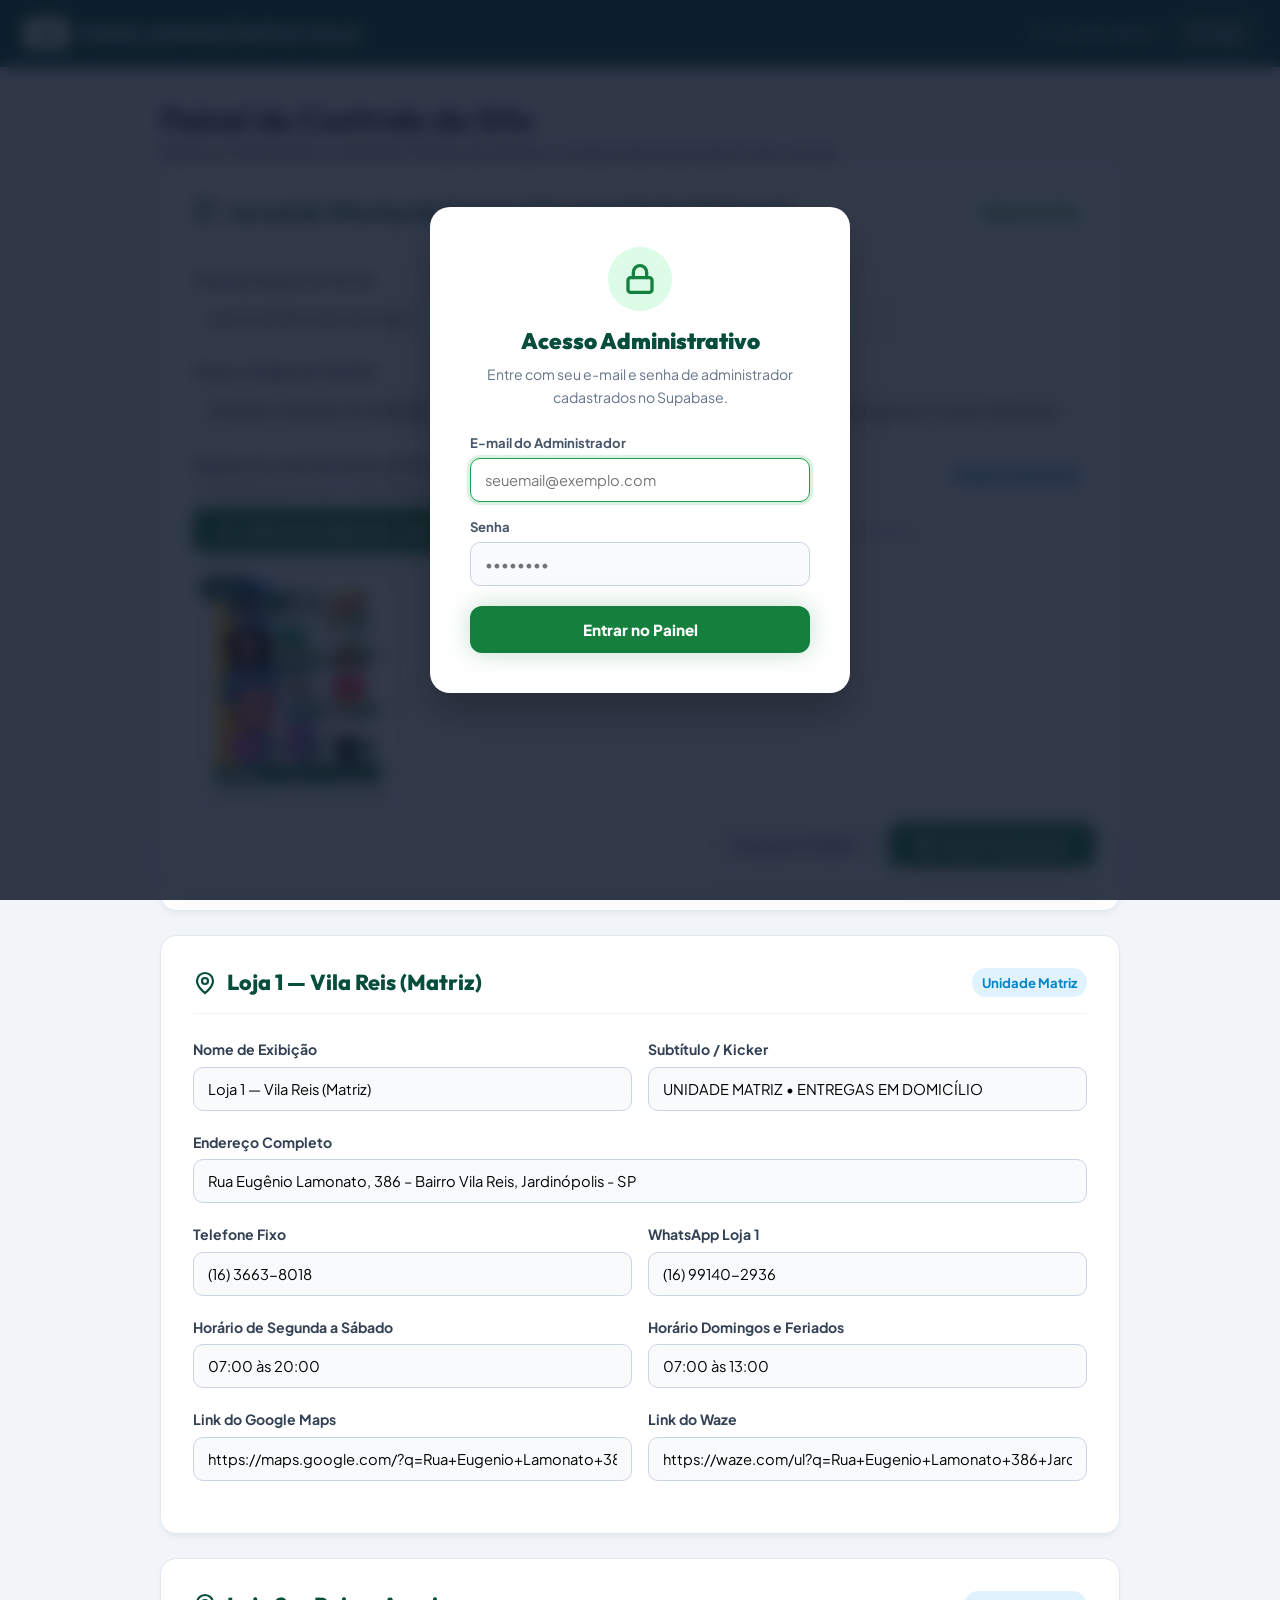
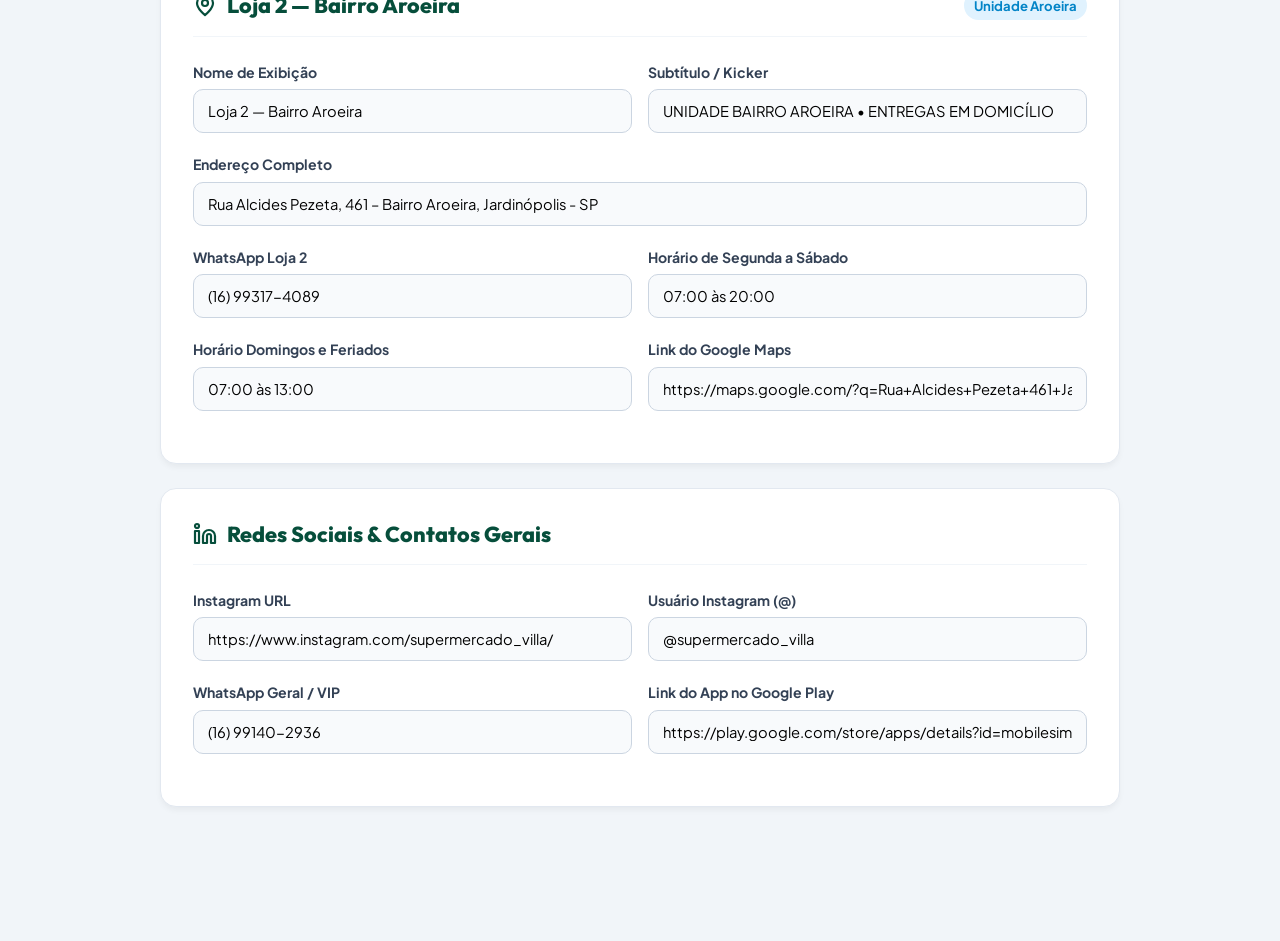
==== commit 0eb0de29: "feat: adicionar suporte a multiplas paginas de encarte e visualizador Flipbook 3D interativo" ====
--- a/admin.html
+++ b/admin.html
@@ -265,12 +265,12 @@
       <p>Gerencie facilmente o Jornal de Ofertas da semana, contatos das duas lojas e links sociais.</p>
     </div>
 
-    <!-- SEÇÃO 1: JORNAL DE OFERTAS / ENCARTE -->
+    <!-- SEÇÃO 1: JORNAL DE OFERTAS / ENCARTE (MULTI-PÁGINAS) -->
     <div class="admin-card">
       <div class="admin-card-header">
         <h2 class="admin-card-title">
           <svg width="24" height="24" viewBox="0 0 24 24" fill="none" stroke="currentColor" stroke-width="2.2" stroke-linecap="round" stroke-linejoin="round"><path d="M4 19.5v-15A2.5 2.5 0 0 1 6.5 2H20v20H6.5a2.5 2.5 0 0 1-2.5-2.5Z"/><path d="M6 6h10"/><path d="M6 10h10"/></svg>
-          Jornal de Ofertas da Semana (Encarte Digital)
+          Jornal de Ofertas da Semana (Encarte Digital Flipbook)
         </h2>
         <span class="badge-status badge-success" id="badgeOfertas">Vigente no Site</span>
       </div>
@@ -291,27 +291,33 @@
         </div>
       </div>
 
+      <!-- Gerenciador de Múltiplas Páginas do Jornal de Ofertas -->
       <div class="admin-form-group">
-        <label class="admin-label">Imagem do Jornal de Ofertas</label>
-        
-        <!-- Botão de Upload com visual moderno e destacado -->
-        <div style="margin-bottom: 14px; display: flex; align-items: center; gap: 14px; flex-wrap: wrap;">
-          <input type="file" id="encarteFileInput" accept="image/*" style="display: none;">
-          <button type="button" id="btnUploadTrigger" class="btn btn-primary" style="padding: 13px 26px; font-size: 1rem; display: inline-flex; align-items: center; gap: 10px; cursor: pointer; box-shadow: 0 4px 14px rgba(22,163,74,0.35);">
-            <svg width="22" height="22" viewBox="0 0 24 24" fill="none" stroke="currentColor" stroke-width="2.5" stroke-linecap="round" stroke-linejoin="round"><path d="M21 15v4a2 2 0 0 1-2 2H5a2 2 0 0 1-2-2v-4"/><polyline points="17 8 12 3 7 8"/><line x1="12" y1="3" x2="12" y2="15"/></svg>
-            <span>Fazer Upload do Jornal de Ofertas</span>
+        <div style="display: flex; justify-content: space-between; align-items: center; margin-bottom: 10px; flex-wrap: wrap; gap: 8px;">
+          <div>
+            <label class="admin-label" style="margin-bottom: 2px;">Páginas do Jornal de Ofertas (Efeito Revista / Flipbook)</label>
+            <p style="font-size: 0.82rem; color: #64748b; margin: 0;">Você pode subir uma ou várias páginas. O site exibirá em formato de revista folheável (Flipbook)!</p>
+          </div>
+          <span id="totalPagesBadge" style="background: #e0f2fe; color: #0284c7; font-size: 0.8rem; font-weight: 800; padding: 4px 10px; border-radius: 999px;">1 Página</span>
+        </div>
+
+        <!-- Botões de Ação de Upload -->
+        <div style="margin-bottom: 16px; display: flex; align-items: center; gap: 12px; flex-wrap: wrap;">
+          <input type="file" id="encarteMultiFileInput" accept="image/*" multiple style="display: none;">
+          <button type="button" id="btnUploadMultiple" class="btn btn-primary" style="padding: 12px 24px; font-size: 0.95rem; display: inline-flex; align-items: center; gap: 8px; cursor: pointer; box-shadow: 0 4px 14px rgba(22,163,74,0.35);">
+            <svg width="20" height="20" viewBox="0 0 24 24" fill="none" stroke="currentColor" stroke-width="2.5" stroke-linecap="round" stroke-linejoin="round"><path d="M21 15v4a2 2 0 0 1-2 2H5a2 2 0 0 1-2-2v-4"/><polyline points="17 8 12 3 7 8"/><line x1="12" y1="3" x2="12" y2="15"/></svg>
+            <span>Adicionar Página(s) / Upload</span>
           </button>
-          <span style="font-size: 0.85rem; color: #64748b;">(Formatos recomendados: JPG, PNG ou WEBP)</span>
-        </div>
-
-        <div class="image-preview-area" id="dropArea" title="Clique para trocar imagem ou use o botão acima">
-          <img id="encartePreviewImg" class="image-preview-img" src="images/tabloide-oficial.jpg" alt="Prévia do Jornal de Ofertas">
-        </div>
-      </div>
-
-      <div class="admin-form-group">
-        <label class="admin-label">Ou informe o caminho/URL da imagem:</label>
-        <input type="text" id="jornalImagemUrl" class="admin-input" placeholder="Ex: images/tabloide-oficial.jpg ou URL completa">
+          <button type="button" id="btnClearAllPages" class="btn" style="background: #fee2e2; color: #b91c1c; border: 1px solid #fca5a5; padding: 11px 18px; font-size: 0.88rem; font-weight: 700; cursor: pointer;">
+            Limpar Todas
+          </button>
+          <span style="font-size: 0.82rem; color: #64748b;">(Selecione uma ou várias imagens de uma vez)</span>
+        </div>
+
+        <!-- Grade Visual de Páginas Cadastradas -->
+        <div id="pagesGridContainer" style="display: grid; grid-template-columns: repeat(auto-fill, minmax(180px, 1fr)); gap: 16px; margin-bottom: 18px;">
+          <!-- Itens de página gerados dinamicamente via JS -->
+        </div>
       </div>
     </div>
 
@@ -583,16 +589,127 @@
 
     let currentData = window.VILLA_SITE_DATA || window.DEFAULT_VILLA_DATA;
 
+    // Gerenciador de Páginas do Encarte
+    let currentAdminPages = ['images/tabloide-oficial.jpg'];
+
+    const pagesGridContainer = document.getElementById('pagesGridContainer');
+    const totalPagesBadge = document.getElementById('totalPagesBadge');
+    const btnUploadMultiple = document.getElementById('btnUploadMultiple');
+    const encarteMultiFileInput = document.getElementById('encarteMultiFileInput');
+    const btnClearAllPages = document.getElementById('btnClearAllPages');
+
+    function renderAdminPagesGrid() {
+      if (!pagesGridContainer) return;
+      pagesGridContainer.innerHTML = '';
+
+      if (totalPagesBadge) {
+        totalPagesBadge.textContent = currentAdminPages.length === 1 
+          ? '1 Página Cadastrada' 
+          : `${currentAdminPages.length} Páginas Cadastradas`;
+      }
+
+      currentAdminPages.forEach((pageUrl, idx) => {
+        const item = document.createElement('div');
+        item.style.cssText = 'background: #f8fafc; border: 1.5px solid #e2e8f0; border-radius: 12px; padding: 12px; display: flex; flex-direction: column; align-items: center; position: relative; box-shadow: 0 2px 5px rgba(0,0,0,0.03);';
+        
+        item.innerHTML = `
+          <div style="position: absolute; top: 8px; left: 8px; background: #064e3b; color: #ffffff; font-size: 0.75rem; font-weight: 800; padding: 2px 8px; border-radius: 6px;">
+            Pág. ${idx + 1}
+          </div>
+          <div style="width: 100%; height: 210px; display: flex; align-items: center; justify-content: center; overflow: hidden; border-radius: 8px; background: #ffffff; margin-bottom: 10px; border: 1px solid #f1f5f9;">
+            <img src="${pageUrl}" alt="Página ${idx + 1}" style="max-width: 100%; max-height: 100%; object-fit: contain;">
+          </div>
+          <div style="display: flex; gap: 6px; width: 100%;">
+            <button type="button" class="btn btn-move-prev" data-idx="${idx}" style="flex: 1; padding: 6px; font-size: 0.75rem; background: #e2e8f0; color: #334155; border: none; border-radius: 6px; cursor: pointer;" title="Mover para esquerda" ${idx === 0 ? 'disabled' : ''}>←</button>
+            <button type="button" class="btn btn-remove-page" data-idx="${idx}" style="flex: 1; padding: 6px; font-size: 0.75rem; background: #fee2e2; color: #b91c1c; border: none; border-radius: 6px; cursor: pointer; font-weight: 700;" title="Excluir página">Excluir</button>
+            <button type="button" class="btn btn-move-next" data-idx="${idx}" style="flex: 1; padding: 6px; font-size: 0.75rem; background: #e2e8f0; color: #334155; border: none; border-radius: 6px; cursor: pointer;" title="Mover para direita" ${idx === currentAdminPages.length - 1 ? 'disabled' : ''}>→</button>
+          </div>
+        `;
+
+        // Eventos de remoção e reordenação
+        item.querySelector('.btn-remove-page').addEventListener('click', () => {
+          if (currentAdminPages.length <= 1) {
+            alert('O jornal precisa ter pelo menos 1 página.');
+            return;
+          }
+          currentAdminPages.splice(idx, 1);
+          renderAdminPagesGrid();
+        });
+
+        const prevBtn = item.querySelector('.btn-move-prev');
+        if (prevBtn && idx > 0) {
+          prevBtn.addEventListener('click', () => {
+            const temp = currentAdminPages[idx];
+            currentAdminPages[idx] = currentAdminPages[idx - 1];
+            currentAdminPages[idx - 1] = temp;
+            renderAdminPagesGrid();
+          });
+        }
+
+        const nextBtn = item.querySelector('.btn-move-next');
+        if (nextBtn && idx < currentAdminPages.length - 1) {
+          nextBtn.addEventListener('click', () => {
+            const temp = currentAdminPages[idx];
+            currentAdminPages[idx] = currentAdminPages[idx + 1];
+            currentAdminPages[idx + 1] = temp;
+            renderAdminPagesGrid();
+          });
+        }
+
+        pagesGridContainer.appendChild(item);
+      });
+    }
+
+    if (btnUploadMultiple) {
+      btnUploadMultiple.addEventListener('click', () => encarteMultiFileInput.click());
+    }
+
+    if (btnClearAllPages) {
+      btnClearAllPages.addEventListener('click', () => {
+        if (confirm('Deseja limpar todas as páginas e deixar apenas o padrão?')) {
+          currentAdminPages = ['images/tabloide-oficial.jpg'];
+          renderAdminPagesGrid();
+        }
+      });
+    }
+
+    if (encarteMultiFileInput) {
+      encarteMultiFileInput.addEventListener('change', (e) => {
+        const files = Array.from(e.target.files);
+        if (files.length === 0) return;
+
+        let loadedCount = 0;
+        files.forEach(file => {
+          const reader = new FileReader();
+          reader.onload = (evt) => {
+            currentAdminPages.push(evt.target.result);
+            loadedCount++;
+            if (loadedCount === files.length) {
+              renderAdminPagesGrid();
+              showToast(`${files.length} nova(s) página(s) adicionada(s) com sucesso!`, 'success');
+              encarteMultiFileInput.value = '';
+            }
+          };
+          reader.readAsDataURL(file);
+        });
+      });
+    }
+
     function populateForm(data) {
       if (!data) return;
 
       document.getElementById('jornalTitulo').value = data.jornal?.titulo || '';
       document.getElementById('jornalStatusBadge').value = data.jornal?.statusBadge || '';
       document.getElementById('jornalValidade').value = data.jornal?.validade || '';
-      document.getElementById('jornalImagemUrl').value = data.jornal?.imagem || '';
-      if (data.jornal?.imagem) {
-        document.getElementById('encartePreviewImg').src = data.jornal.imagem;
+
+      if (Array.isArray(data.jornal?.paginas) && data.jornal.paginas.length > 0) {
+        currentAdminPages = [...data.jornal.paginas];
+      } else if (data.jornal?.imagem) {
+        currentAdminPages = [data.jornal.imagem];
+      } else {
+        currentAdminPages = ['images/tabloide-oficial.jpg'];
       }
+      renderAdminPagesGrid();
 
       document.getElementById('loja1Nome').value = data.loja1?.nome || '';
       document.getElementById('loja1Subtitulo').value = data.loja1?.subtitulo || '';
@@ -624,11 +741,14 @@
       const rawWp2 = cleanDigits(document.getElementById('loja2Whatsapp').value);
       const rawWpVip = cleanDigits(document.getElementById('geralWhatsappVip').value);
 
+      const mainCover = currentAdminPages.length > 0 ? currentAdminPages[0] : 'images/tabloide-oficial.jpg';
+
       return {
         jornal: {
           titulo: document.getElementById('jornalTitulo').value.trim(),
           statusBadge: document.getElementById('jornalStatusBadge').value.trim(),
-          imagem: document.getElementById('jornalImagemUrl').value.trim() || 'images/tabloide-oficial.jpg',
+          imagem: mainCover,
+          paginas: currentAdminPages,
           validade: document.getElementById('jornalValidade').value.trim(),
           linkWhatsappTexto: 'Olá, gostaria de receber o jornal de ofertas em PDF do Supermercado Villa'
         },
@@ -666,41 +786,6 @@
       };
     }
 
-    const dropArea = document.getElementById('dropArea');
-    const encarteFileInput = document.getElementById('encarteFileInput');
-    const encartePreviewImg = document.getElementById('encartePreviewImg');
-    const jornalImagemUrl = document.getElementById('jornalImagemUrl');
-    const btnUploadTrigger = document.getElementById('btnUploadTrigger');
-
-    if (btnUploadTrigger) {
-      btnUploadTrigger.addEventListener('click', (e) => {
-        e.stopPropagation();
-        encarteFileInput.click();
-      });
-    }
-
-    dropArea.addEventListener('click', () => encarteFileInput.click());
-
-    encarteFileInput.addEventListener('change', (e) => {
-      const file = e.target.files[0];
-      if (file) {
-        const reader = new FileReader();
-        reader.onload = function(evt) {
-          const base64 = evt.target.result;
-          encartePreviewImg.src = base64;
-          jornalImagemUrl.value = base64;
-          showToast('Nova imagem carregada com sucesso!', 'success');
-        };
-        reader.readAsDataURL(file);
-      }
-    });
-
-    jornalImagemUrl.addEventListener('input', (e) => {
-      if (e.target.value) {
-        encartePreviewImg.src = e.target.value;
-      }
-    });
-
     const toast = document.getElementById('statusToast');
     function showToast(msg, type = 'success') {
       toast.textContent = msg;
--- a/styles.css
+++ b/styles.css
@@ -3657,3 +3657,210 @@
     white-space: normal;
   }
 }
+
+/* ===================================================
+   FLIPBOOK / JORNAL DE OFERTAS INTERATIVO MULTI-PÁGINAS
+   =================================================== */
+.flipbook-container {
+  position: relative;
+  width: 100%;
+  max-width: 860px;
+  margin: 0 auto;
+  perspective: 2000px;
+  display: flex;
+  flex-direction: column;
+  align-items: center;
+}
+
+.flipbook-stage {
+  position: relative;
+  width: 100%;
+  min-height: 520px;
+  display: flex;
+  align-items: center;
+  justify-content: center;
+  overflow: hidden;
+  border-radius: var(--radius-md);
+  background: #0f172a;
+  box-shadow: 0 16px 40px -8px rgba(0, 0, 0, 0.45);
+}
+
+.flipbook-sheet {
+  position: absolute;
+  width: 100%;
+  height: 100%;
+  display: flex;
+  align-items: center;
+  justify-content: center;
+  opacity: 0;
+  pointer-events: none;
+  transform-style: preserve-3d;
+  transition: transform 0.65s cubic-bezier(0.25, 1, 0.5, 1), opacity 0.4s ease;
+  transform: rotateY(70deg) scale(0.92);
+  transform-origin: left center;
+}
+
+.flipbook-sheet.active {
+  opacity: 1;
+  pointer-events: auto;
+  transform: rotateY(0deg) scale(1);
+  z-index: 5;
+}
+
+.flipbook-sheet.flipped {
+  opacity: 0;
+  pointer-events: none;
+  transform: rotateY(-70deg) scale(0.92);
+  transform-origin: right center;
+  z-index: 1;
+}
+
+.flipbook-sheet img {
+  max-width: 100%;
+  max-height: 720px;
+  object-fit: contain;
+  border-radius: 4px;
+  box-shadow: 0 8px 24px rgba(0,0,0,0.3);
+  cursor: zoom-in;
+  user-select: none;
+}
+
+/* Controles e Navegação do Flipbook */
+.flipbook-nav-btn {
+  position: absolute;
+  top: 50%;
+  transform: translateY(-50%);
+  width: 48px;
+  height: 48px;
+  border-radius: 50%;
+  background: rgba(15, 23, 42, 0.85);
+  border: 1.5px solid rgba(255, 255, 255, 0.25);
+  color: #ffffff;
+  display: flex;
+  align-items: center;
+  justify-content: center;
+  cursor: pointer;
+  z-index: 10;
+  backdrop-filter: blur(8px);
+  transition: all 0.25s var(--ease-spring);
+}
+
+.flipbook-nav-btn:hover {
+  background: #16a34a;
+  border-color: #22c55e;
+  transform: translateY(-50%) scale(1.1);
+  box-shadow: 0 8px 20px rgba(22, 163, 74, 0.4);
+}
+
+.flipbook-nav-btn:disabled {
+  opacity: 0.25;
+  cursor: not-allowed;
+  pointer-events: none;
+}
+
+.flipbook-nav-prev {
+  left: 14px;
+}
+
+.flipbook-nav-next {
+  right: 14px;
+}
+
+/* Barra Inferior com Indicador e Miniaturas */
+.flipbook-controls-bar {
+  display: flex;
+  align-items: center;
+  justify-content: space-between;
+  width: 100%;
+  padding: 14px 20px;
+  background: #ffffff;
+  border-top: 1px solid var(--color-border);
+  gap: 16px;
+  flex-wrap: wrap;
+}
+
+.flipbook-page-indicator {
+  font-size: 0.9rem;
+  font-weight: 800;
+  color: var(--color-primary);
+  display: flex;
+  align-items: center;
+  gap: 8px;
+}
+
+.flipbook-thumbnails {
+  display: flex;
+  align-items: center;
+  gap: 8px;
+  overflow-x: auto;
+  padding: 4px 0;
+  max-width: 100%;
+}
+
+.flipbook-thumb {
+  width: 46px;
+  height: 60px;
+  border-radius: 4px;
+  border: 2px solid transparent;
+  overflow: hidden;
+  cursor: pointer;
+  flex-shrink: 0;
+  opacity: 0.6;
+  transition: all 0.2s ease;
+}
+
+.flipbook-thumb.active {
+  border-color: #16a34a;
+  opacity: 1;
+  transform: scale(1.08);
+  box-shadow: 0 4px 10px rgba(22, 163, 74, 0.3);
+}
+
+.flipbook-thumb img {
+  width: 100%;
+  height: 100%;
+  object-fit: cover;
+}
+
+/* Lightbox Navegação entre Páginas */
+.lightbox-nav-btn {
+  position: absolute;
+  top: 50%;
+  transform: translateY(-50%);
+  width: 52px;
+  height: 52px;
+  border-radius: 50%;
+  background: rgba(255, 255, 255, 0.15);
+  border: 1px solid rgba(255, 255, 255, 0.3);
+  color: #ffffff;
+  display: flex;
+  align-items: center;
+  justify-content: center;
+  cursor: pointer;
+  z-index: 210;
+  backdrop-filter: blur(8px);
+  transition: all 0.2s ease;
+}
+
+.lightbox-nav-btn:hover {
+  background: #16a34a;
+  border-color: #22c55e;
+  transform: translateY(-50%) scale(1.1);
+}
+
+.lightbox-nav-prev { left: 24px; }
+.lightbox-nav-next { right: 24px; }
+
+.lightbox-page-counter {
+  position: absolute;
+  bottom: 20px;
+  left: 50%;
+  transform: translateX(-50%);
+  background: rgba(15, 23, 42, 0.85);
+  color: #ffffff;
+  padding: 6px 16px;
+  border-radius: 999px;
+  font-size: 0.85rem;
+  font-weight: 700;
+  border: 1px solid rgba(255, 255, 255, 0.2);
+}
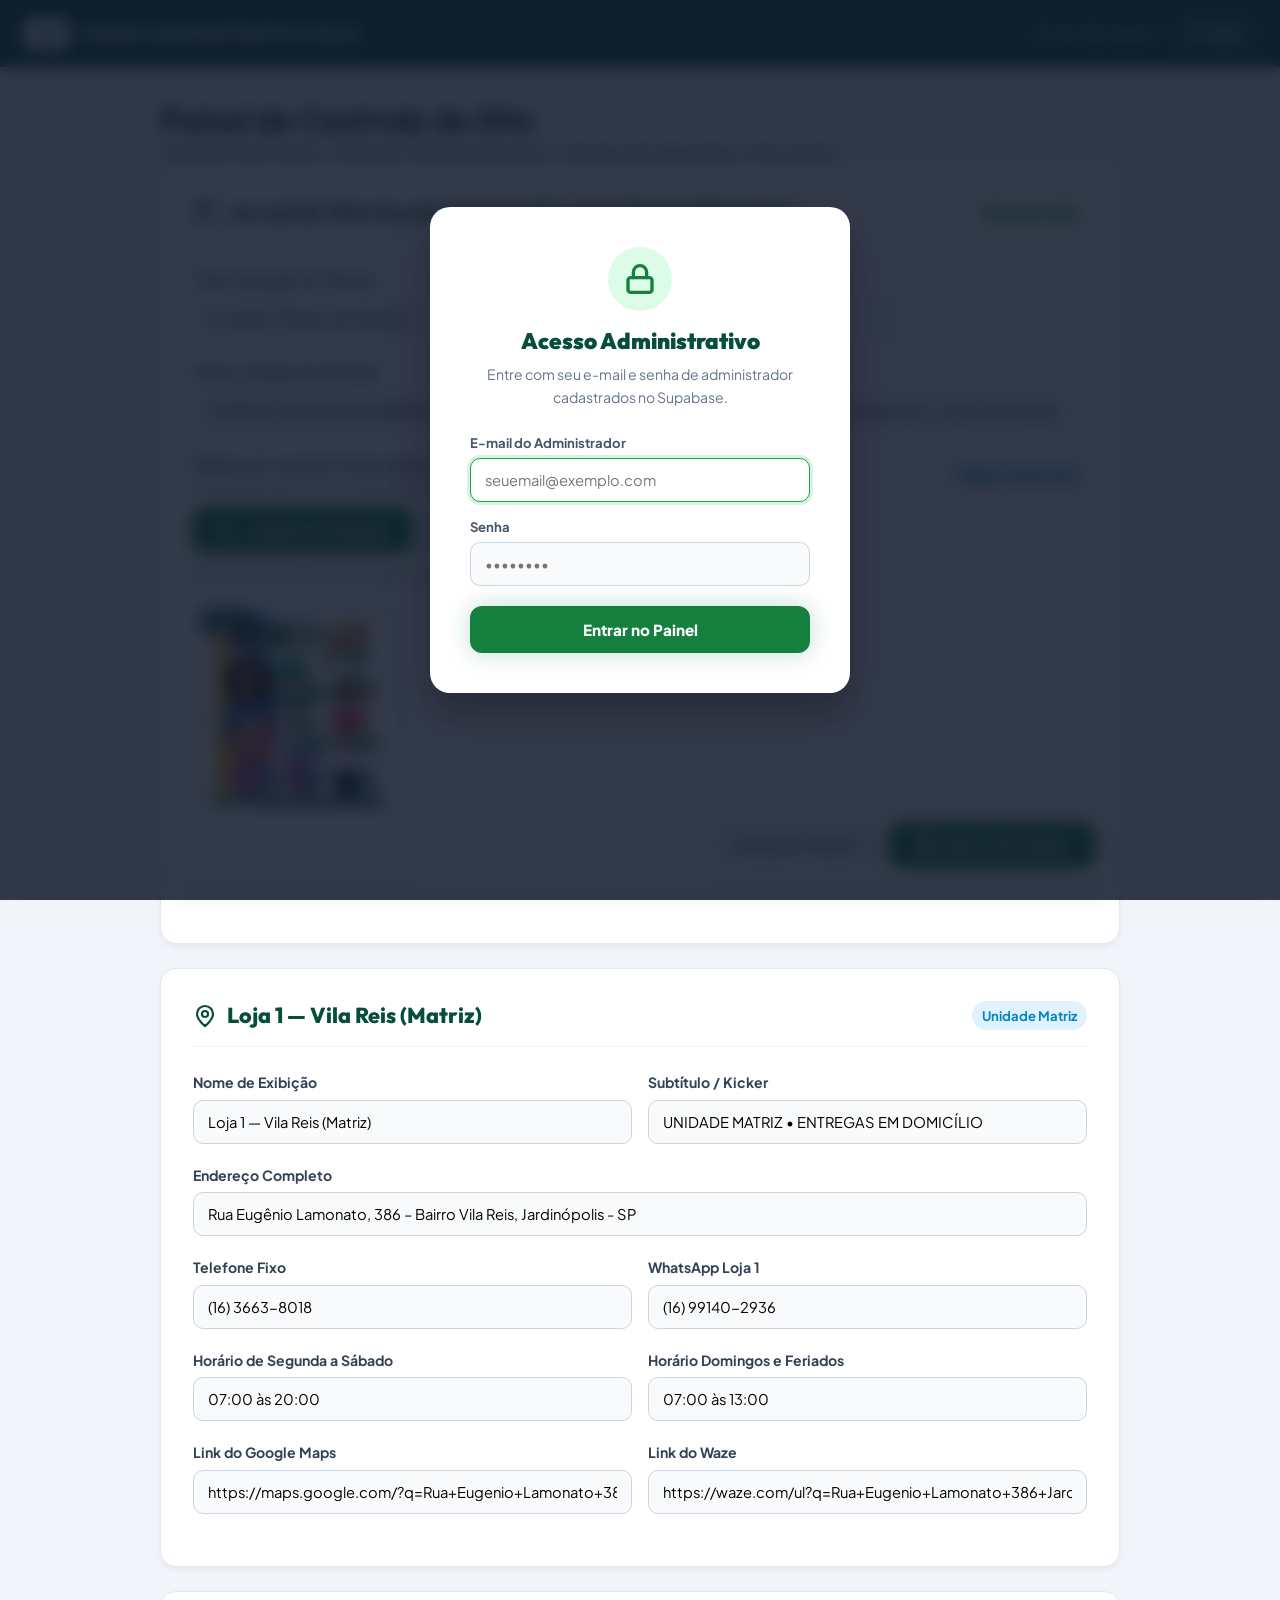
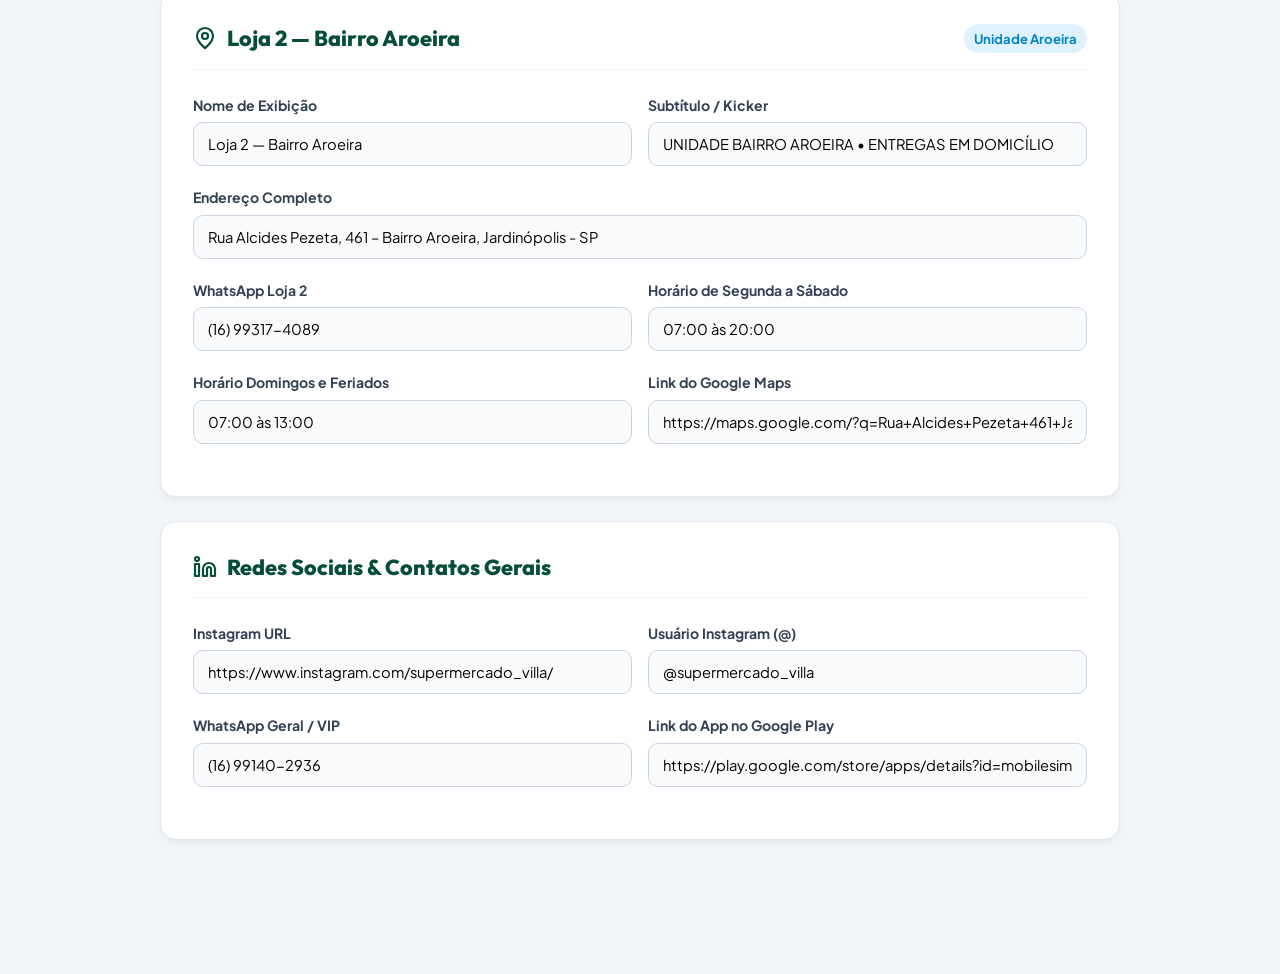
==== commit 984eab6c: "feat: otimizacao de imagens com compressao automatica, botao Substituir Todas e exclusao total de pa" ====
--- a/admin.html
+++ b/admin.html
@@ -304,12 +304,16 @@
         <!-- Botões de Ação de Upload -->
         <div style="margin-bottom: 16px; display: flex; align-items: center; gap: 12px; flex-wrap: wrap;">
           <input type="file" id="encarteMultiFileInput" accept="image/*" multiple style="display: none;">
-          <button type="button" id="btnUploadMultiple" class="btn btn-primary" style="padding: 12px 24px; font-size: 0.95rem; display: inline-flex; align-items: center; gap: 8px; cursor: pointer; box-shadow: 0 4px 14px rgba(22,163,74,0.35);">
+          <button type="button" id="btnUploadMultiple" class="btn btn-primary" style="padding: 12px 22px; font-size: 0.95rem; display: inline-flex; align-items: center; gap: 8px; cursor: pointer; box-shadow: 0 4px 14px rgba(22,163,74,0.35);">
             <svg width="20" height="20" viewBox="0 0 24 24" fill="none" stroke="currentColor" stroke-width="2.5" stroke-linecap="round" stroke-linejoin="round"><path d="M21 15v4a2 2 0 0 1-2 2H5a2 2 0 0 1-2-2v-4"/><polyline points="17 8 12 3 7 8"/><line x1="12" y1="3" x2="12" y2="15"/></svg>
-            <span>Adicionar Página(s) / Upload</span>
+            <span>+ Adicionar Páginas</span>
+          </button>
+          <button type="button" id="btnReplaceAllPages" class="btn" style="background: #e0f2fe; color: #0369a1; border: 1.5px solid #7dd3fc; padding: 11px 20px; font-size: 0.9rem; font-weight: 800; cursor: pointer; display: inline-flex; align-items: center; gap: 6px;">
+            <svg width="18" height="18" viewBox="0 0 24 24" fill="none" stroke="currentColor" stroke-width="2.2" stroke-linecap="round" stroke-linejoin="round"><path d="M21 12v7a2 2 0 0 1-2 2H5a2 2 0 0 1-2-2V5a2 2 0 0 1 2-2h11"/><polyline points="21 8 21 3 16 3"/><line x1="21" y1="3" x2="10" y2="14"/></svg>
+            <span>Substituir Todas as Páginas</span>
           </button>
           <button type="button" id="btnClearAllPages" class="btn" style="background: #fee2e2; color: #b91c1c; border: 1px solid #fca5a5; padding: 11px 18px; font-size: 0.88rem; font-weight: 700; cursor: pointer;">
-            Limpar Todas
+            Excluir Todas
           </button>
           <span style="font-size: 0.82rem; color: #64748b;">(Selecione uma ou várias imagens de uma vez)</span>
         </div>
@@ -628,12 +632,12 @@
 
         // Eventos de remoção e reordenação
         item.querySelector('.btn-remove-page').addEventListener('click', () => {
-          if (currentAdminPages.length <= 1) {
-            alert('O jornal precisa ter pelo menos 1 página.');
-            return;
+          currentAdminPages.splice(idx, 1);
+          if (currentAdminPages.length === 0) {
+            currentAdminPages = ['images/tabloide-oficial.jpg'];
           }
-          currentAdminPages.splice(idx, 1);
           renderAdminPagesGrid();
+          showToast('Página excluída! Clique em Salvar Alterações.', 'success');
         });
 
         const prevBtn = item.querySelector('.btn-move-prev');
@@ -660,38 +664,90 @@
       });
     }
 
+    let replaceMode = false;
+    const btnReplaceAllPages = document.getElementById('btnReplaceAllPages');
+
+    // Função para redimensionar e otimizar imagens antes de salvar (mantém alta qualidade e economiza 85% de espaço)
+    function compressImageFile(file, maxWidth = 1400, quality = 0.82) {
+      return new Promise((resolve) => {
+        const reader = new FileReader();
+        reader.onload = (readerEvt) => {
+          const img = new Image();
+          img.onload = () => {
+            let width = img.width;
+            let height = img.height;
+            if (width > maxWidth) {
+              height = Math.round((height * maxWidth) / width);
+              width = maxWidth;
+            }
+            const canvas = document.createElement('canvas');
+            canvas.width = width;
+            canvas.height = height;
+            const ctx = canvas.getContext('2d');
+            ctx.drawImage(img, 0, 0, width, height);
+            const compressedBase64 = canvas.toDataURL('image/jpeg', quality);
+            resolve(compressedBase64);
+          };
+          img.src = readerEvt.target.result;
+        };
+        reader.readAsDataURL(file);
+      });
+    }
+
     if (btnUploadMultiple) {
-      btnUploadMultiple.addEventListener('click', () => encarteMultiFileInput.click());
+      btnUploadMultiple.addEventListener('click', () => {
+        replaceMode = false;
+        encarteMultiFileInput.click();
+      });
+    }
+
+    if (btnReplaceAllPages) {
+      btnReplaceAllPages.addEventListener('click', () => {
+        if (confirm('Deseja selecionar novas fotos para substituir completamente as páginas atuais do encarte?')) {
+          replaceMode = true;
+          encarteMultiFileInput.click();
+        }
+      });
     }
 
     if (btnClearAllPages) {
       btnClearAllPages.addEventListener('click', () => {
-        if (confirm('Deseja limpar todas as páginas e deixar apenas o padrão?')) {
+        if (confirm('Tem certeza que deseja apagar todas as páginas? (Será restaurado o encarte padrão oficial)')) {
           currentAdminPages = ['images/tabloide-oficial.jpg'];
           renderAdminPagesGrid();
+          showToast('Páginas antigas excluídas. Clique em Salvar Alterações para confirmar no site!', 'success');
         }
       });
     }
 
     if (encarteMultiFileInput) {
-      encarteMultiFileInput.addEventListener('change', (e) => {
+      encarteMultiFileInput.addEventListener('change', async (e) => {
         const files = Array.from(e.target.files);
         if (files.length === 0) return;
 
-        let loadedCount = 0;
-        files.forEach(file => {
-          const reader = new FileReader();
-          reader.onload = (evt) => {
-            currentAdminPages.push(evt.target.result);
-            loadedCount++;
-            if (loadedCount === files.length) {
-              renderAdminPagesGrid();
-              showToast(`${files.length} nova(s) página(s) adicionada(s) com sucesso!`, 'success');
-              encarteMultiFileInput.value = '';
-            }
-          };
-          reader.readAsDataURL(file);
-        });
+        showToast('Otimizando e carregando páginas...', 'success');
+
+        const compressedPages = [];
+        for (const file of files) {
+          const compressed = await compressImageFile(file);
+          compressedPages.push(compressed);
+        }
+
+        if (replaceMode) {
+          currentAdminPages = compressedPages;
+        } else {
+          // Se só tinha o padrão oficial e o usuário subiu novos encartes, substitui o padrão
+          if (currentAdminPages.length === 1 && currentAdminPages[0] === 'images/tabloide-oficial.jpg') {
+            currentAdminPages = compressedPages;
+          } else {
+            currentAdminPages.push(...compressedPages);
+          }
+        }
+
+        renderAdminPagesGrid();
+        showToast(`${compressedPages.length} página(s) carregada(s) com sucesso! Clique em 'Salvar Alterações'.`, 'success');
+        encarteMultiFileInput.value = '';
+        replaceMode = false;
       });
     }
 
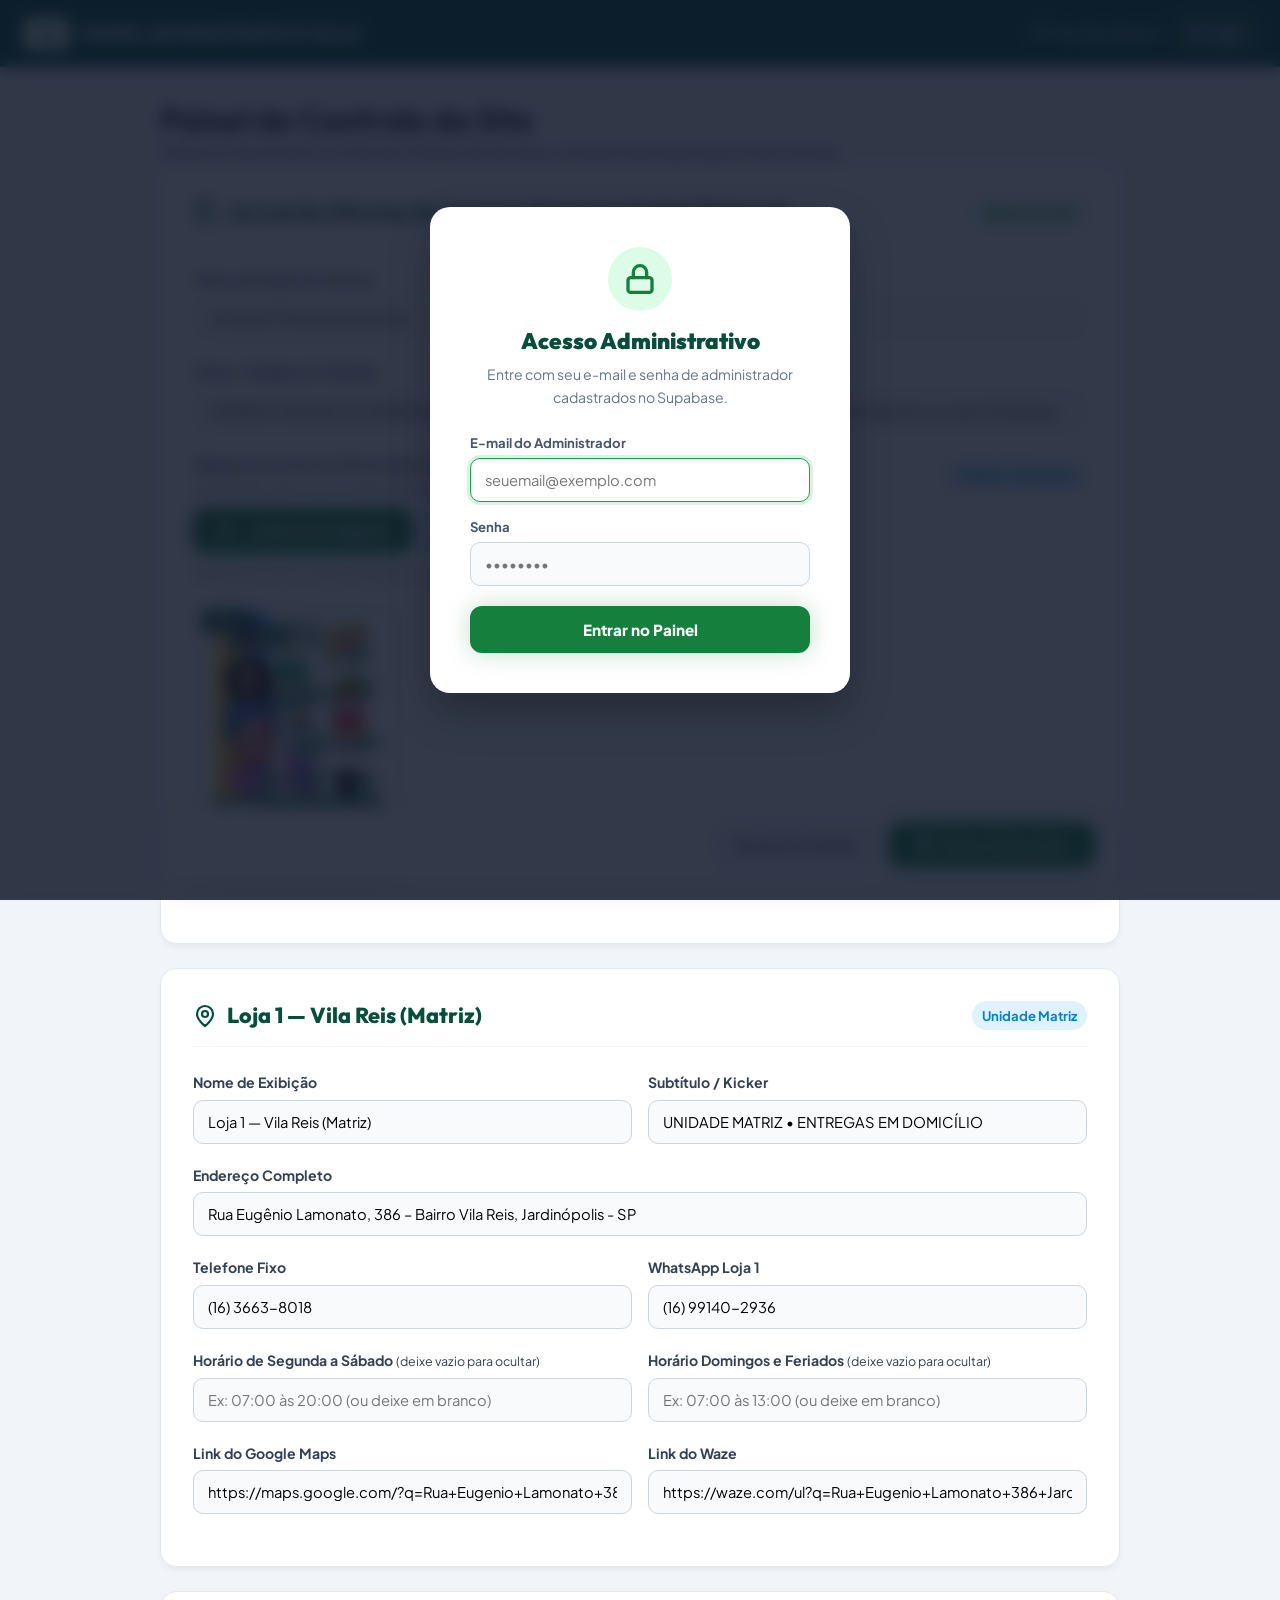
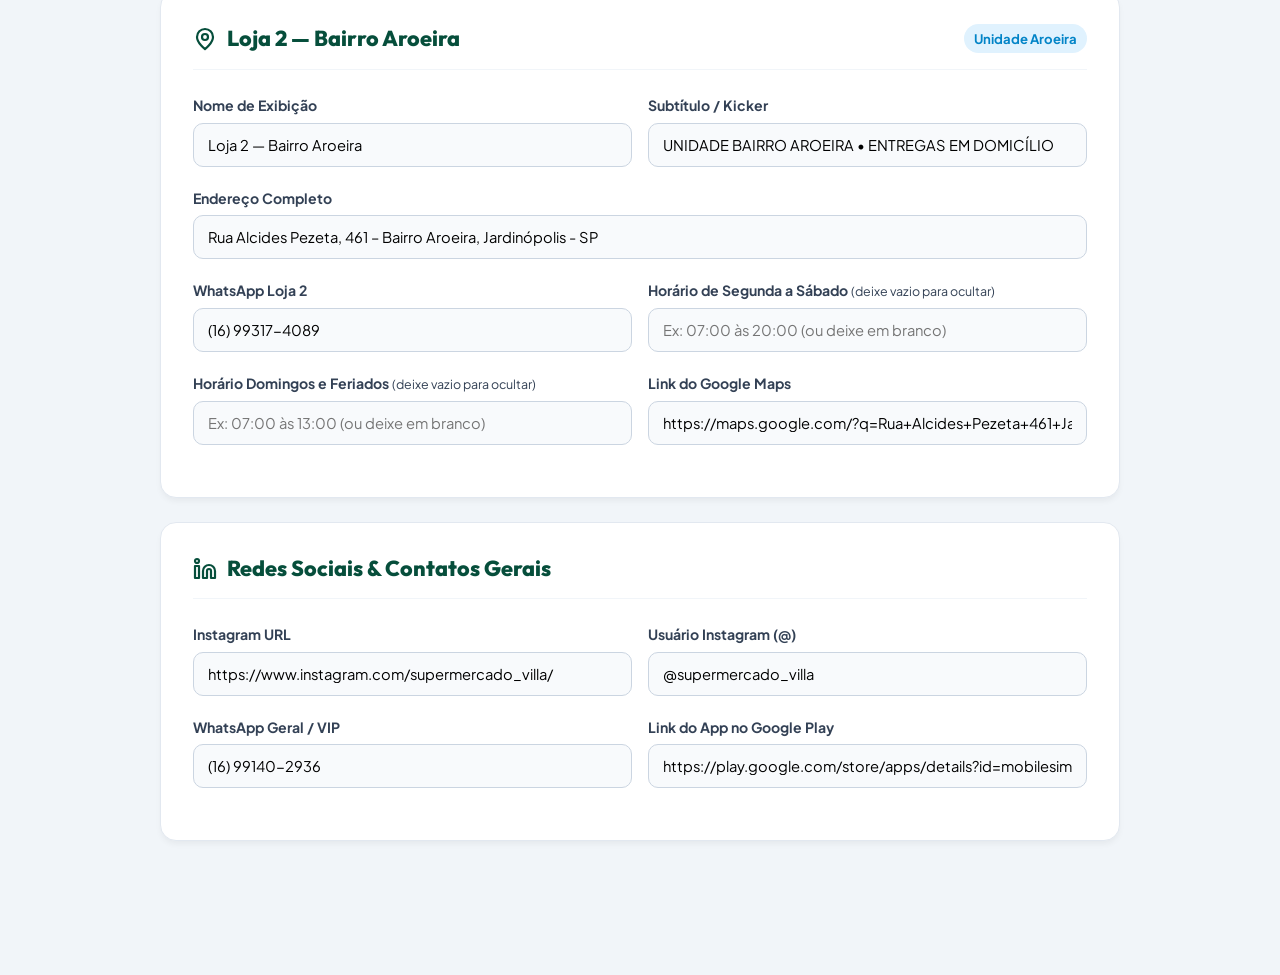
==== commit d54af3cc: "fix: remover exibicao de horarios de funcionamento e sincronizar dados das lojas" ====
--- a/admin.html
+++ b/admin.html
@@ -364,12 +364,12 @@
 
       <div class="admin-grid-2">
         <div class="admin-form-group">
-          <label class="admin-label">Horário de Segunda a Sábado</label>
-          <input type="text" id="loja1HorarioSemana" class="admin-input" placeholder="07:00 às 20:00">
-        </div>
-        <div class="admin-form-group">
-          <label class="admin-label">Horário Domingos e Feriados</label>
-          <input type="text" id="loja1HorarioDomingo" class="admin-input" placeholder="07:00 às 13:00">
+          <label class="admin-label">Horário de Segunda a Sábado <span style="font-weight: 400; font-size: 0.78rem; color: var(--text-muted);">(deixe vazio para ocultar)</span></label>
+          <input type="text" id="loja1HorarioSemana" class="admin-input" placeholder="Ex: 07:00 às 20:00 (ou deixe em branco)">
+        </div>
+        <div class="admin-form-group">
+          <label class="admin-label">Horário Domingos e Feriados <span style="font-weight: 400; font-size: 0.78rem; color: var(--text-muted);">(deixe vazio para ocultar)</span></label>
+          <input type="text" id="loja1HorarioDomingo" class="admin-input" placeholder="Ex: 07:00 às 13:00 (ou deixe em branco)">
         </div>
       </div>
 
@@ -417,15 +417,15 @@
           <input type="text" id="loja2Whatsapp" class="admin-input" placeholder="(16) 99317-4089">
         </div>
         <div class="admin-form-group">
-          <label class="admin-label">Horário de Segunda a Sábado</label>
-          <input type="text" id="loja2HorarioSemana" class="admin-input" placeholder="07:00 às 20:00">
+          <label class="admin-label">Horário de Segunda a Sábado <span style="font-weight: 400; font-size: 0.78rem; color: var(--text-muted);">(deixe vazio para ocultar)</span></label>
+          <input type="text" id="loja2HorarioSemana" class="admin-input" placeholder="Ex: 07:00 às 20:00 (ou deixe em branco)">
         </div>
       </div>
 
       <div class="admin-grid-2">
         <div class="admin-form-group">
-          <label class="admin-label">Horário Domingos e Feriados</label>
-          <input type="text" id="loja2HorarioDomingo" class="admin-input" placeholder="07:00 às 13:00">
+          <label class="admin-label">Horário Domingos e Feriados <span style="font-weight: 400; font-size: 0.78rem; color: var(--text-muted);">(deixe vazio para ocultar)</span></label>
+          <input type="text" id="loja2HorarioDomingo" class="admin-input" placeholder="Ex: 07:00 às 13:00 (ou deixe em branco)">
         </div>
         <div class="admin-form-group">
           <label class="admin-label">Link do Google Maps</label>
--- a/styles.css
+++ b/styles.css
@@ -3675,7 +3675,9 @@
 .flipbook-stage {
   position: relative;
   width: 100%;
-  min-height: 520px;
+  height: 85vh;
+  max-height: 960px;
+  min-height: 580px;
   display: flex;
   align-items: center;
   justify-content: center;
@@ -3683,12 +3685,12 @@
   border-radius: var(--radius-md);
   background: #0f172a;
   box-shadow: 0 16px 40px -8px rgba(0, 0, 0, 0.45);
+  padding: 16px 56px;
 }
 
 .flipbook-sheet {
   position: absolute;
-  width: 100%;
-  height: 100%;
+  inset: 16px 56px;
   display: flex;
   align-items: center;
   justify-content: center;
@@ -3716,13 +3718,15 @@
 }
 
 .flipbook-sheet img {
-  max-width: 100%;
-  max-height: 720px;
+  width: 100%;
+  height: 100%;
   object-fit: contain;
-  border-radius: 4px;
-  box-shadow: 0 8px 24px rgba(0,0,0,0.3);
+  object-position: center center;
+  border-radius: 6px;
+  box-shadow: 0 10px 30px rgba(0, 0, 0, 0.5);
   cursor: zoom-in;
   user-select: none;
+  display: block;
 }
 
 /* Controles e Navegação do Flipbook */
